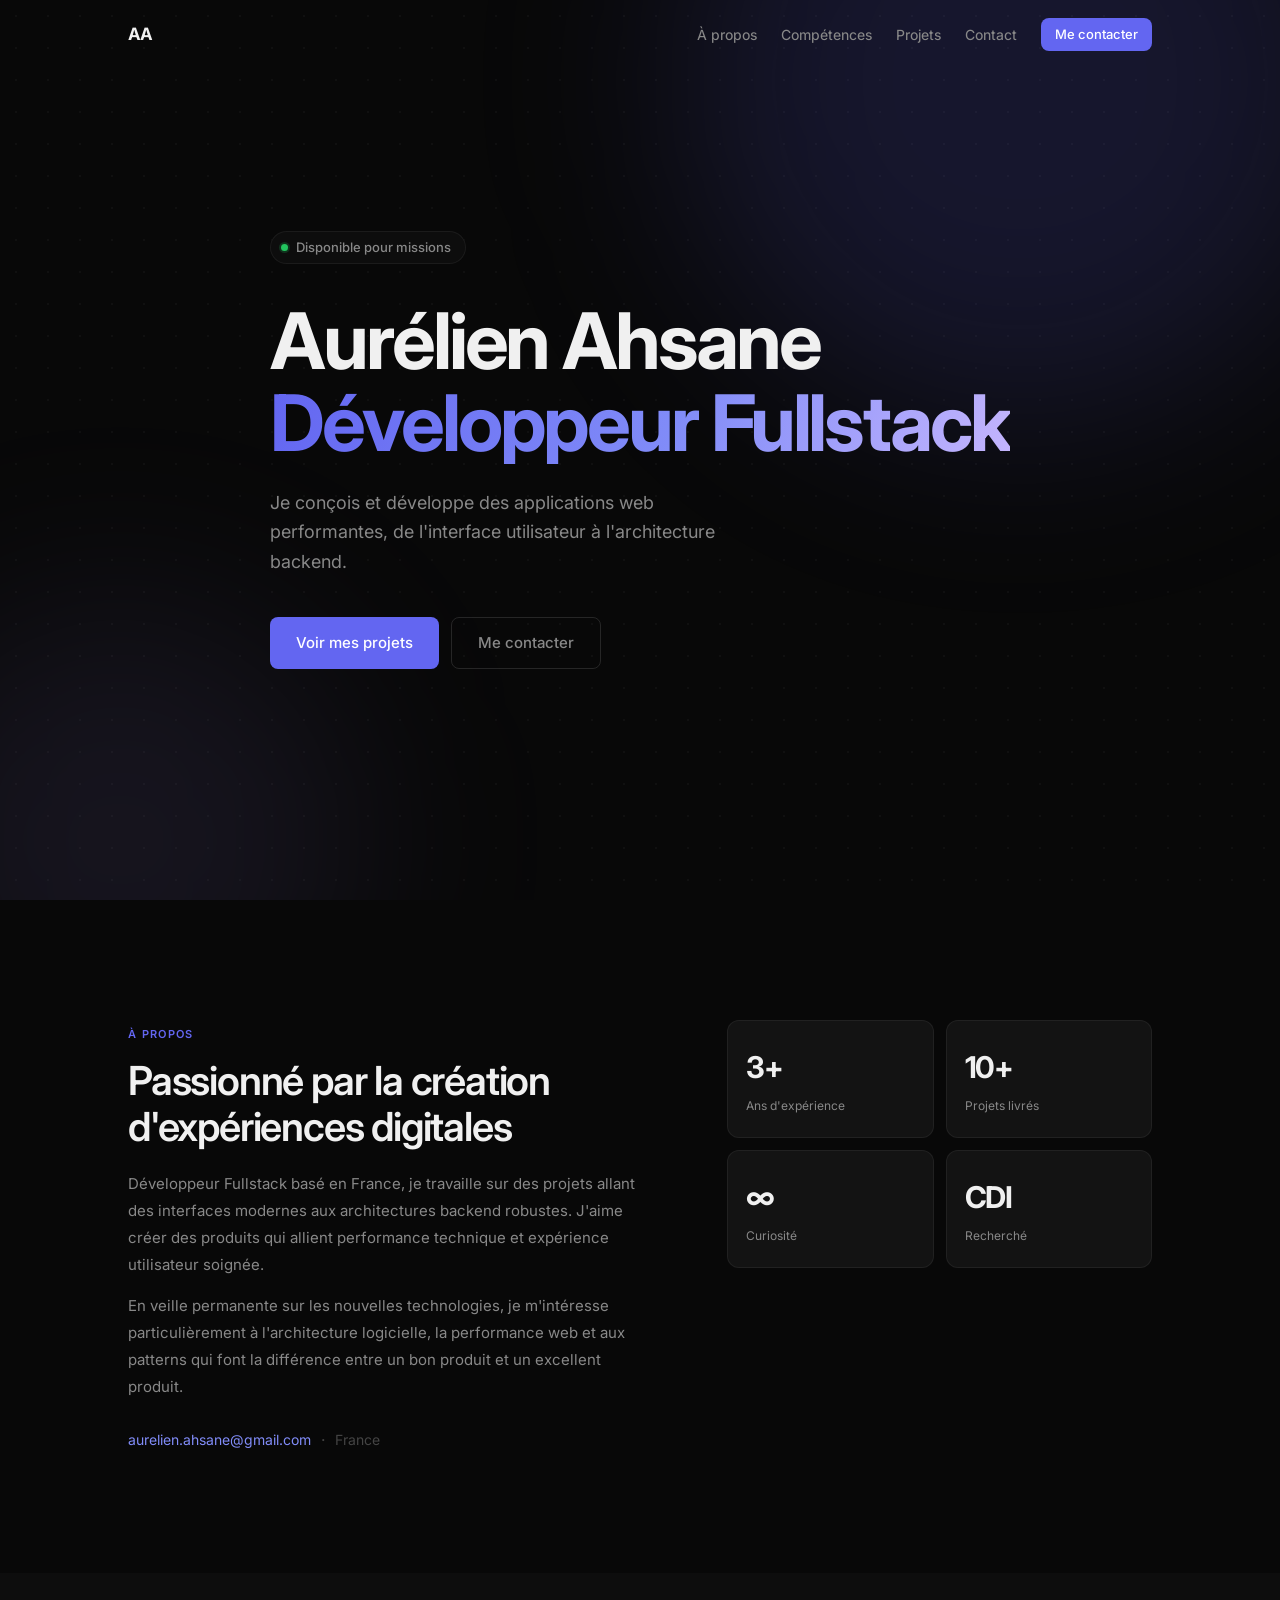
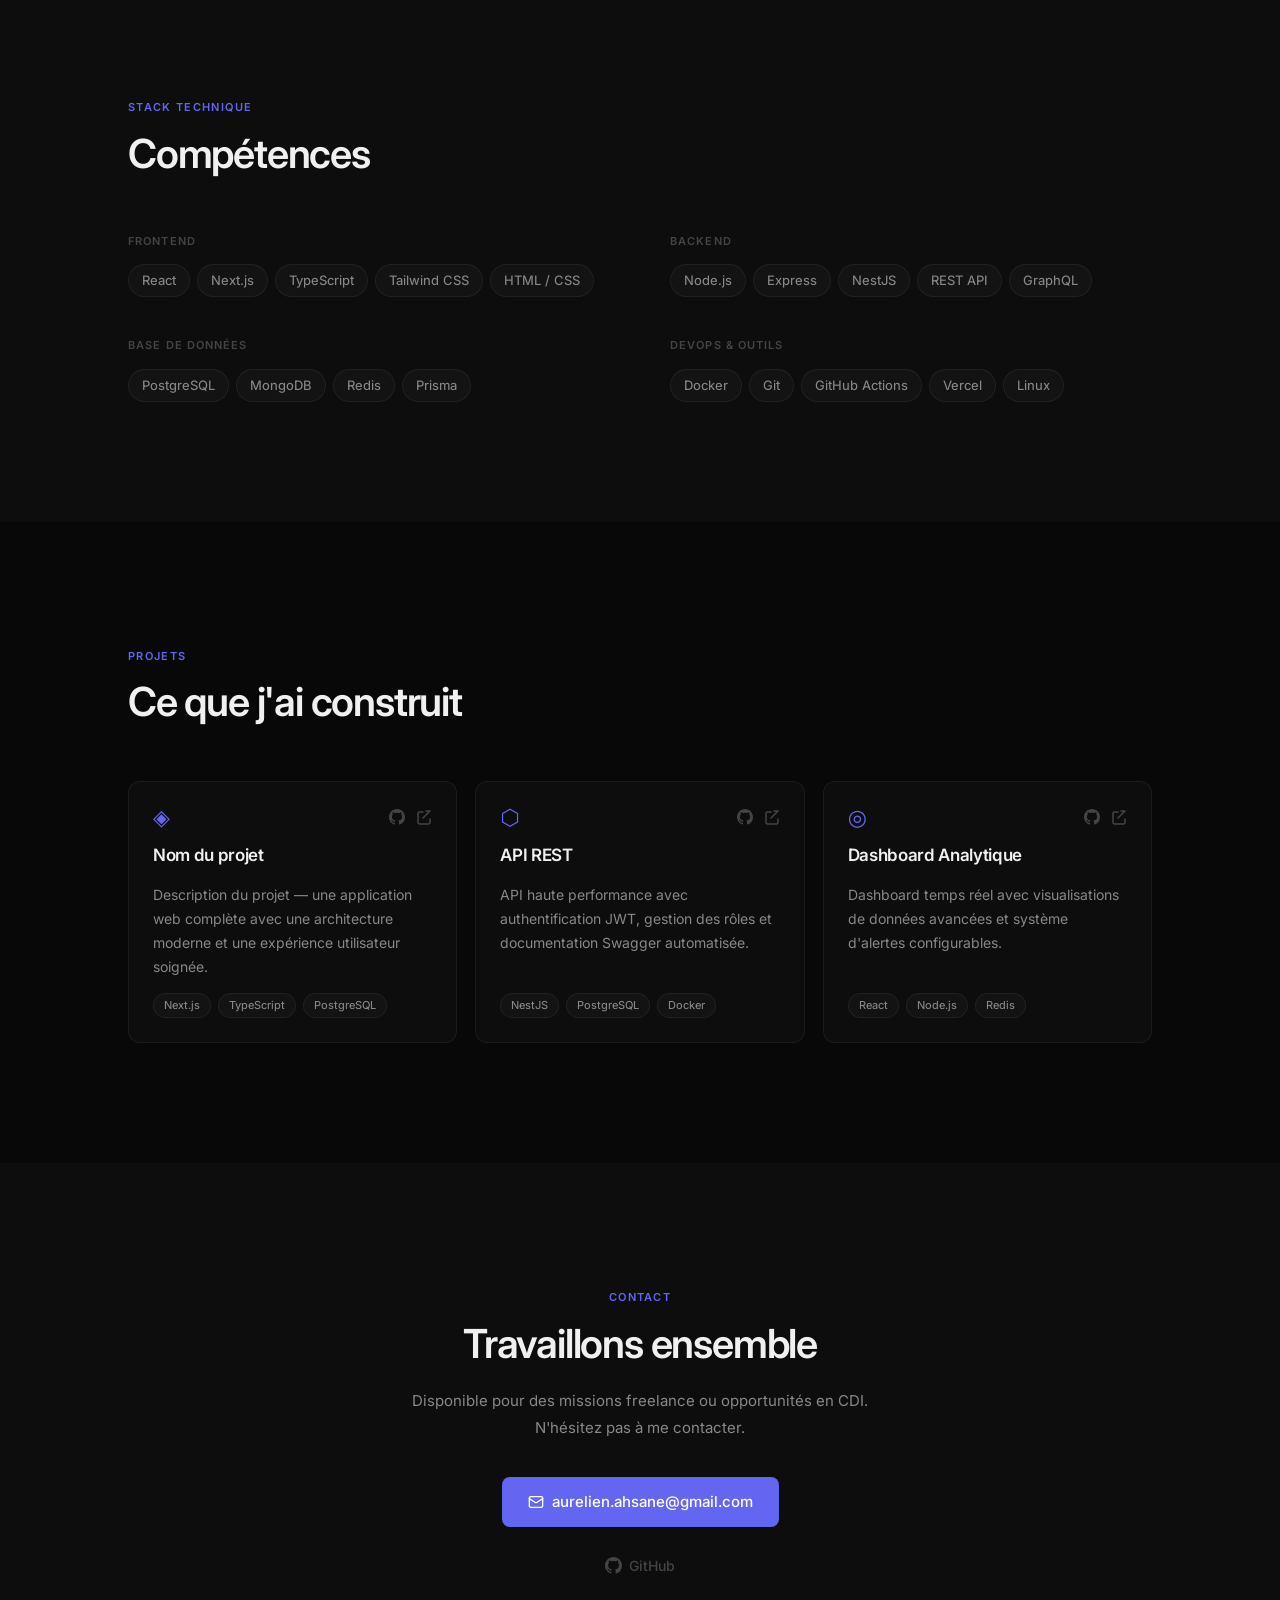
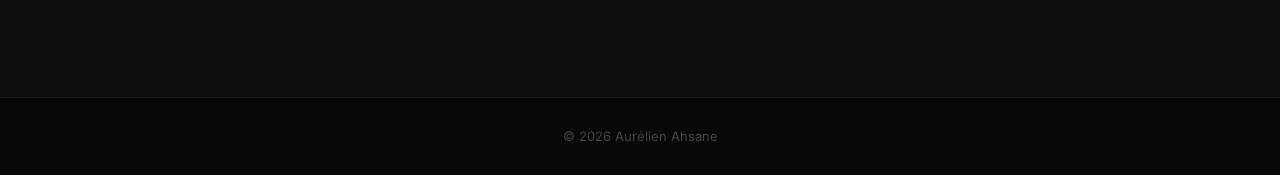
==== index.html @ c0b1747e "Architecture Index + script + style css" ====
<!DOCTYPE html>
<html class="no-js" lang="fr">
<head>
  <meta charset="UTF-8">
  <meta name="viewport" content="width=device-width, initial-scale=1.0">
  <title>Aurélien Ah-sane — Développeur Fullstack</title>
  <meta name="description" content="Portfolio de Aurélien Ahsane, développeur Fullstack basé en France. Disponible pour missions freelance et opportunités CDI.">
  <meta property="og:title" content="Aurélien Ahsane — Développeur Fullstack">
  <meta property="og:description" content="Développeur Fullstack basé en France, disponible pour missions freelance et CDI.">
  <meta property="og:type" content="website">
  <link rel="icon" href="data:image/svg+xml,<svg xmlns='http://www.w3.org/2000/svg' viewBox='0 0 32 32'><rect width='32' height='32' rx='7' fill='%236366f1'/><text x='16' y='22' font-family='Inter,sans-serif' font-weight='700' font-size='13' fill='white' text-anchor='middle'>AA</text></svg>">
  <link rel="preconnect" href="https://fonts.googleapis.com">
  <link rel="preconnect" href="https://fonts.gstatic.com" crossorigin>
  <link href="https://fonts.googleapis.com/css2?family=Inter:wght@300;400;500;600;700&display=swap" rel="stylesheet">
  <link rel="stylesheet" href="style.css">
</head>
<body>

  <!-- NAV -->
  <nav class="nav" id="nav">
    <div class="nav__inner">
      <a href="#" class="nav__logo">AA</a>
      <ul class="nav__links" id="navLinks">
        <li><a href="#about">À propos</a></li>
        <li><a href="#skills">Compétences</a></li>
        <li><a href="#projects">Projets</a></li>
        <li><a href="#contact">Contact</a></li>
      </ul>
      <a href="#contact" class="btn btn--sm btn--primary nav__cta">Me contacter</a>
      <button class="nav__burger" id="burger" aria-label="Ouvrir le menu">
        <span></span>
        <span></span>
      </button>
    </div>
    <div class="nav__mobile" id="mobileMenu">
      <a href="#about">À propos</a>
      <a href="#skills">Compétences</a>
      <a href="#projects">Projets</a>
      <a href="#contact">Contact</a>
    </div>
  </nav>

  <!-- HERO -->
  <section class="hero" id="hero">
    <div class="hero__glow" aria-hidden="true">
      <div class="glow glow--1"></div>
      <div class="glow glow--2"></div>
    </div>
    <div class="container hero__content">
      <p class="hero__badge">
        <span class="badge__dot"></span>
        Disponible pour missions
      </p>
      <h1 class="hero__heading">
        Aurélien Ahsane
        <span class="text-gradient">Développeur Fullstack</span>
      </h1>
      <p class="hero__sub">
        Je conçois et développe des applications web performantes,
        de l'interface utilisateur à l'architecture backend.
      </p>
      <div class="hero__cta">
        <a href="#projects" class="btn btn--primary btn--lg">Voir mes projets</a>
        <a href="#contact" class="btn btn--ghost btn--lg">Me contacter</a>
      </div>
    </div>
  </section>

  <!-- ABOUT -->
  <section class="section" id="about">
    <div class="container">
      <div class="about__layout">
        <div class="reveal">
          <span class="label">À propos</span>
          <h2 class="heading">Passionné par la création<br>d'expériences digitales</h2>
          <p class="body-text">
            Développeur Fullstack basé en France, je travaille sur des projets allant des interfaces
            modernes aux architectures backend robustes. J'aime créer des produits qui allient
            performance technique et expérience utilisateur soignée.
          </p>
          <p class="body-text">
            En veille permanente sur les nouvelles technologies, je m'intéresse particulièrement
            à l'architecture logicielle, la performance web et aux patterns qui font la différence
            entre un bon produit et un excellent produit.
          </p>
          <div class="about__meta">
            <a href="mailto:aurelien.ahsane@gmail.com" class="link">aurelien.ahsane@gmail.com</a>
            <span class="dot">·</span>
            <span class="muted">France</span>
          </div>
        </div>
        <div class="about__stats">
          <div class="stat reveal">
            <span class="stat__n">3+</span>
            <span class="stat__l">Ans d'expérience</span>
          </div>
          <div class="stat reveal">
            <span class="stat__n">10+</span>
            <span class="stat__l">Projets livrés</span>
          </div>
          <div class="stat reveal">
            <span class="stat__n">∞</span>
            <span class="stat__l">Curiosité</span>
          </div>
          <div class="stat reveal">
            <span class="stat__n">CDI</span>
            <span class="stat__l">Recherché</span>
          </div>
        </div>
      </div>
    </div>
  </section>

  <!-- SKILLS -->
  <section class="section section--alt" id="skills">
    <div class="container">
      <div class="section__top reveal">
        <span class="label">Stack technique</span>
        <h2 class="heading">Compétences</h2>
      </div>
      <div class="skills__grid">
        <div class="skill-col reveal">
          <h3 class="skill-col__name">Frontend</h3>
          <div class="tags">
            <span class="tag">React</span>
            <span class="tag">Next.js</span>
            <span class="tag">TypeScript</span>
            <span class="tag">Tailwind CSS</span>
            <span class="tag">HTML / CSS</span>
          </div>
        </div>
        <div class="skill-col reveal">
          <h3 class="skill-col__name">Backend</h3>
          <div class="tags">
            <span class="tag">Node.js</span>
            <span class="tag">Express</span>
            <span class="tag">NestJS</span>
            <span class="tag">REST API</span>
            <span class="tag">GraphQL</span>
          </div>
        </div>
        <div class="skill-col reveal">
          <h3 class="skill-col__name">Base de données</h3>
          <div class="tags">
            <span class="tag">PostgreSQL</span>
            <span class="tag">MongoDB</span>
            <span class="tag">Redis</span>
            <span class="tag">Prisma</span>
          </div>
        </div>
        <div class="skill-col reveal">
          <h3 class="skill-col__name">DevOps & Outils</h3>
          <div class="tags">
            <span class="tag">Docker</span>
            <span class="tag">Git</span>
            <span class="tag">GitHub Actions</span>
            <span class="tag">Vercel</span>
            <span class="tag">Linux</span>
          </div>
        </div>
      </div>
    </div>
  </section>

  <!-- PROJECTS -->
  <section class="section" id="projects">
    <div class="container">
      <div class="section__top reveal">
        <span class="label">Projets</span>
        <h2 class="heading">Ce que j'ai construit</h2>
      </div>
      <div class="cards">

        <article class="card reveal">
          <div class="card__top">
            <div class="card__ico">◈</div>
            <div class="card__actions">
              <a href="#" class="icon-link" aria-label="Code source">
                <svg width="16" height="16" viewBox="0 0 16 16" fill="currentColor"><path d="M8 0C3.58 0 0 3.58 0 8c0 3.54 2.29 6.53 5.47 7.59.4.07.55-.17.55-.38 0-.19-.01-.82-.01-1.49-2.01.37-2.53-.49-2.69-.94-.09-.23-.48-.94-.82-1.13-.28-.15-.68-.52-.01-.53.63-.01 1.08.58 1.23.82.72 1.21 1.87.87 2.33.66.07-.52.28-.87.51-1.07-1.78-.2-3.64-.89-3.64-3.95 0-.87.31-1.59.82-2.15-.08-.2-.36-1.02.08-2.12 0 0 .67-.21 2.2.82.64-.18 1.32-.27 2-.27.68 0 1.36.09 2 .27 1.53-1.04 2.2-.82 2.2-.82.44 1.1.16 1.92.08 2.12.51.56.82 1.27.82 2.15 0 3.07-1.87 3.75-3.65 3.95.29.25.54.73.54 1.48 0 1.07-.01 1.93-.01 2.2 0 .21.15.46.55.38A8.013 8.013 0 0016 8c0-4.42-3.58-8-8-8z"/></svg>
              </a>
              <a href="#" class="icon-link" aria-label="Démo live">
                <svg width="15" height="15" viewBox="0 0 15 15" fill="none" stroke="currentColor" stroke-width="1.5" stroke-linecap="round" stroke-linejoin="round"><path d="M6 2H2.5A1.5 1.5 0 001 3.5v9A1.5 1.5 0 002.5 14h9A1.5 1.5 0 0013 12.5V9m0-8H9m4 0l-7 7"/></svg>
              </a>
            </div>
          </div>
          <h3 class="card__title">Nom du projet</h3>
          <p class="card__desc">Description du projet — une application web complète avec une architecture moderne et une expérience utilisateur soignée.</p>
          <div class="tags tags--sm">
            <span class="tag">Next.js</span>
            <span class="tag">TypeScript</span>
            <span class="tag">PostgreSQL</span>
          </div>
        </article>

        <article class="card reveal">
          <div class="card__top">
            <div class="card__ico">⬡</div>
            <div class="card__actions">
              <a href="#" class="icon-link" aria-label="Code source">
                <svg width="16" height="16" viewBox="0 0 16 16" fill="currentColor"><path d="M8 0C3.58 0 0 3.58 0 8c0 3.54 2.29 6.53 5.47 7.59.4.07.55-.17.55-.38 0-.19-.01-.82-.01-1.49-2.01.37-2.53-.49-2.69-.94-.09-.23-.48-.94-.82-1.13-.28-.15-.68-.52-.01-.53.63-.01 1.08.58 1.23.82.72 1.21 1.87.87 2.33.66.07-.52.28-.87.51-1.07-1.78-.2-3.64-.89-3.64-3.95 0-.87.31-1.59.82-2.15-.08-.2-.36-1.02.08-2.12 0 0 .67-.21 2.2.82.64-.18 1.32-.27 2-.27.68 0 1.36.09 2 .27 1.53-1.04 2.2-.82 2.2-.82.44 1.1.16 1.92.08 2.12.51.56.82 1.27.82 2.15 0 3.07-1.87 3.75-3.65 3.95.29.25.54.73.54 1.48 0 1.07-.01 1.93-.01 2.2 0 .21.15.46.55.38A8.013 8.013 0 0016 8c0-4.42-3.58-8-8-8z"/></svg>
              </a>
              <a href="#" class="icon-link" aria-label="Démo live">
                <svg width="15" height="15" viewBox="0 0 15 15" fill="none" stroke="currentColor" stroke-width="1.5" stroke-linecap="round" stroke-linejoin="round"><path d="M6 2H2.5A1.5 1.5 0 001 3.5v9A1.5 1.5 0 002.5 14h9A1.5 1.5 0 0013 12.5V9m0-8H9m4 0l-7 7"/></svg>
              </a>
            </div>
          </div>
          <h3 class="card__title">API REST</h3>
          <p class="card__desc">API haute performance avec authentification JWT, gestion des rôles et documentation Swagger automatisée.</p>
          <div class="tags tags--sm">
            <span class="tag">NestJS</span>
            <span class="tag">PostgreSQL</span>
            <span class="tag">Docker</span>
          </div>
        </article>

        <article class="card reveal">
          <div class="card__top">
            <div class="card__ico">◎</div>
            <div class="card__actions">
              <a href="#" class="icon-link" aria-label="Code source">
                <svg width="16" height="16" viewBox="0 0 16 16" fill="currentColor"><path d="M8 0C3.58 0 0 3.58 0 8c0 3.54 2.29 6.53 5.47 7.59.4.07.55-.17.55-.38 0-.19-.01-.82-.01-1.49-2.01.37-2.53-.49-2.69-.94-.09-.23-.48-.94-.82-1.13-.28-.15-.68-.52-.01-.53.63-.01 1.08.58 1.23.82.72 1.21 1.87.87 2.33.66.07-.52.28-.87.51-1.07-1.78-.2-3.64-.89-3.64-3.95 0-.87.31-1.59.82-2.15-.08-.2-.36-1.02.08-2.12 0 0 .67-.21 2.2.82.64-.18 1.32-.27 2-.27.68 0 1.36.09 2 .27 1.53-1.04 2.2-.82 2.2-.82.44 1.1.16 1.92.08 2.12.51.56.82 1.27.82 2.15 0 3.07-1.87 3.75-3.65 3.95.29.25.54.73.54 1.48 0 1.07-.01 1.93-.01 2.2 0 .21.15.46.55.38A8.013 8.013 0 0016 8c0-4.42-3.58-8-8-8z"/></svg>
              </a>
              <a href="#" class="icon-link" aria-label="Démo live">
                <svg width="15" height="15" viewBox="0 0 15 15" fill="none" stroke="currentColor" stroke-width="1.5" stroke-linecap="round" stroke-linejoin="round"><path d="M6 2H2.5A1.5 1.5 0 001 3.5v9A1.5 1.5 0 002.5 14h9A1.5 1.5 0 0013 12.5V9m0-8H9m4 0l-7 7"/></svg>
              </a>
            </div>
          </div>
          <h3 class="card__title">Dashboard Analytique</h3>
          <p class="card__desc">Dashboard temps réel avec visualisations de données avancées et système d'alertes configurables.</p>
          <div class="tags tags--sm">
            <span class="tag">React</span>
            <span class="tag">Node.js</span>
            <span class="tag">Redis</span>
          </div>
        </article>

      </div>
    </div>
  </section>

  <!-- CONTACT -->
  <section class="section section--alt" id="contact">
    <div class="container">
      <div class="contact__wrap reveal">
        <span class="label">Contact</span>
        <h2 class="heading">Travaillons ensemble</h2>
        <p class="body-text contact__desc">
          Disponible pour des missions freelance ou opportunités en CDI.<br>
          N'hésitez pas à me contacter.
        </p>
        <a href="mailto:aurelien.ahsane@gmail.com" class="btn btn--primary btn--lg">
          <svg width="16" height="16" viewBox="0 0 24 24" fill="none" stroke="currentColor" stroke-width="2" stroke-linecap="round" stroke-linejoin="round"><rect x="2" y="4" width="20" height="16" rx="2"/><path d="m22 7-8.97 5.7a1.94 1.94 0 0 1-2.06 0L2 7"/></svg>
          aurelien.ahsane@gmail.com
        </a>
        <div class="contact__links">
          <a href="https://github.com/AIphahs" target="_blank" rel="noopener noreferrer" class="social">
            <svg width="17" height="17" viewBox="0 0 16 16" fill="currentColor"><path d="M8 0C3.58 0 0 3.58 0 8c0 3.54 2.29 6.53 5.47 7.59.4.07.55-.17.55-.38 0-.19-.01-.82-.01-1.49-2.01.37-2.53-.49-2.69-.94-.09-.23-.48-.94-.82-1.13-.28-.15-.68-.52-.01-.53.63-.01 1.08.58 1.23.82.72 1.21 1.87.87 2.33.66.07-.52.28-.87.51-1.07-1.78-.2-3.64-.89-3.64-3.95 0-.87.31-1.59.82-2.15-.08-.2-.36-1.02.08-2.12 0 0 .67-.21 2.2.82.64-.18 1.32-.27 2-.27.68 0 1.36.09 2 .27 1.53-1.04 2.2-.82 2.2-.82.44 1.1.16 1.92.08 2.12.51.56.82 1.27.82 2.15 0 3.07-1.87 3.75-3.65 3.95.29.25.54.73.54 1.48 0 1.07-.01 1.93-.01 2.2 0 .21.15.46.55.38A8.013 8.013 0 0016 8c0-4.42-3.58-8-8-8z"/></svg>
            GitHub
          </a>
        </div>
      </div>
    </div>
  </section>

  <!-- FOOTER -->
  <footer class="footer">
    <div class="container">
      <p>© <span id="year"></span> Aurélien Ahsane</p>
    </div>
  </footer>

  <script src="script.js"></script>
</body>
</html>
---- style.css ----
/* ── RESET ──────────────────────────────────────────────────────── */
*, *::before, *::after { box-sizing: border-box; margin: 0; padding: 0; }

/* ── TOKENS ─────────────────────────────────────────────────────── */
:root {
  --bg:      #080808;
  --bg-alt:  #0d0d0d;
  --surface: #131313;
  --brd:     rgba(255,255,255,0.06);
  --brd-h:   rgba(255,255,255,0.12);
  --txt:     #f0f0f0;
  --txt-2:   #888;
  --txt-3:   #444;
  --accent:  #6366f1;
  --accent-l:#818cf8;
  --r:       8px;
  --r-lg:    12px;
  --ease:    200ms ease;
}

/* ── BASE ───────────────────────────────────────────────────────── */
html {
  scroll-behavior: smooth;
  scroll-padding-top: 68px;
}

body {
  background: var(--bg);
  color: var(--txt);
  font-family: 'Inter', system-ui, -apple-system, sans-serif;
  font-size: 16px;
  line-height: 1.6;
  -webkit-font-smoothing: antialiased;
  -moz-osx-font-smoothing: grayscale;
}

a  { text-decoration: none; }
ul { list-style: none; }

/* ── UTILITIES ──────────────────────────────────────────────────── */
.container {
  max-width: 1080px;
  margin: 0 auto;
  padding: 0 28px;
}

.text-gradient {
  display: block;
  background: linear-gradient(110deg, var(--accent) 0%, var(--accent-l) 55%, #c4b5fd 100%);
  -webkit-background-clip: text;
  -webkit-text-fill-color: transparent;
  background-clip: text;
}

.label {
  display: inline-block;
  font-size: 11px;
  font-weight: 600;
  letter-spacing: 0.12em;
  text-transform: uppercase;
  color: var(--accent);
  margin-bottom: 14px;
}

.heading {
  font-size: clamp(26px, 3.8vw, 40px);
  font-weight: 600;
  letter-spacing: -0.03em;
  line-height: 1.15;
  color: var(--txt);
  margin-bottom: 20px;
}

.body-text {
  font-size: 15px;
  color: var(--txt-2);
  line-height: 1.8;
  margin-bottom: 14px;
}

.muted { color: var(--txt-3); font-size: 14px; }
.dot   { color: var(--txt-3); }

.link {
  font-size: 14px;
  color: var(--accent-l);
  transition: color var(--ease);
}
.link:hover { color: var(--txt); }

/* no-js: keep elements visible if JS fails to load */
.no-js .reveal { opacity: 1; transform: none; }

/* ── BUTTONS ────────────────────────────────────────────────────── */
.btn {
  display: inline-flex;
  align-items: center;
  gap: 8px;
  font-family: inherit;
  font-weight: 500;
  border: none;
  border-radius: var(--r);
  cursor: pointer;
  transition: all var(--ease);
  white-space: nowrap;
}

.btn--sm { padding: 6px 14px; font-size: 13px; }
.btn--lg { padding: 13px 26px; font-size: 15px; }

.btn--primary {
  background: var(--accent);
  color: #fff;
}
.btn--primary:hover {
  background: var(--accent-l);
  transform: translateY(-1px);
  box-shadow: 0 8px 28px rgba(99,102,241,0.28);
}

.btn--ghost {
  background: transparent;
  color: var(--txt-2);
  border: 1px solid var(--brd-h);
}
.btn--ghost:hover {
  background: var(--surface);
  color: var(--txt);
  border-color: rgba(255,255,255,0.2);
}

/* ── NAV ────────────────────────────────────────────────────────── */
.nav {
  position: fixed;
  inset: 0 0 auto 0;
  z-index: 100;
  padding: 18px 0;
  border-bottom: 1px solid transparent;
  transition: background var(--ease), border-color var(--ease), padding var(--ease);
}

.nav.scrolled {
  background: rgba(8,8,8,0.88);
  backdrop-filter: blur(20px);
  -webkit-backdrop-filter: blur(20px);
  border-color: var(--brd);
  padding: 12px 0;
}

.nav__inner {
  display: flex;
  align-items: center;
  max-width: 1080px;
  margin: 0 auto;
  padding: 0 28px;
  gap: 8px;
}

.nav__logo {
  font-weight: 700;
  font-size: 17px;
  letter-spacing: -0.04em;
  color: var(--txt);
  margin-right: auto;
}

.nav__links {
  display: flex;
  gap: 24px;
  margin-right: 16px;
}

.nav__links a {
  font-size: 14px;
  font-weight: 450;
  color: var(--txt-2);
  transition: color var(--ease);
}
.nav__links a:hover,
.nav__links a.active { color: var(--txt); }

/* burger */
.nav__burger {
  display: none;
  flex-direction: column;
  justify-content: center;
  gap: 5px;
  width: 36px;
  height: 36px;
  padding: 7px;
  background: none;
  border: none;
  cursor: pointer;
}
.nav__burger span {
  display: block;
  width: 100%;
  height: 1.5px;
  background: var(--txt);
  border-radius: 1px;
  transition: transform 0.25s ease, opacity 0.25s ease;
  transform-origin: center;
}
.nav__burger.open span:first-child { transform: translateY(3.25px) rotate(45deg); }
.nav__burger.open span:last-child  { transform: translateY(-3.25px) rotate(-45deg); }

/* mobile menu */
.nav__mobile {
  display: none;
  flex-direction: column;
  padding: 8px 28px 20px;
  border-top: 1px solid var(--brd);
}
.nav__mobile.open { display: flex; }
.nav__mobile a {
  font-size: 15px;
  font-weight: 500;
  color: var(--txt-2);
  padding: 12px 0;
  border-bottom: 1px solid var(--brd);
  transition: color var(--ease);
}
.nav__mobile a:last-child { border-bottom: none; }
.nav__mobile a:hover { color: var(--txt); }

@media (max-width: 720px) {
  .nav__links, .nav__cta { display: none; }
  .nav__burger { display: flex; }
}

/* ── HERO ───────────────────────────────────────────────────────── */
.hero {
  position: relative;
  min-height: 100svh;
  display: flex;
  align-items: center;
  overflow: hidden;
  background-image: radial-gradient(rgba(255,255,255,0.03) 1px, transparent 1px);
  background-size: 32px 32px;
}

.hero__glow {
  position: absolute;
  inset: 0;
  pointer-events: none;
  overflow: hidden;
}

.glow {
  position: absolute;
  border-radius: 50%;
  filter: blur(100px);
}
.glow--1 {
  width: 680px;
  height: 680px;
  background: rgba(99,102,241,0.16);
  top: -260px;
  right: -80px;
  animation: drift 14s ease-in-out infinite;
}
.glow--2 {
  width: 480px;
  height: 480px;
  background: rgba(167,139,250,0.09);
  bottom: -180px;
  left: -120px;
  animation: drift 18s ease-in-out infinite reverse;
}

@keyframes drift {
  0%, 100% { transform: translate(0, 0); }
  50%       { transform: translate(28px, -28px); }
}

.hero__content {
  position: relative;
  z-index: 1;
  padding-top: 80px;
  padding-bottom: 80px;
}

.hero__badge {
  display: inline-flex;
  align-items: center;
  gap: 8px;
  font-size: 13px;
  font-weight: 500;
  color: var(--txt-2);
  background: var(--bg-alt);
  border: 1px solid var(--brd);
  border-radius: 100px;
  padding: 5px 14px 5px 10px;
  margin-bottom: 36px;
  animation: fadeUp 0.5s ease both;
}

.badge__dot {
  width: 7px;
  height: 7px;
  border-radius: 50%;
  background: #22c55e;
  box-shadow: 0 0 0 2px rgba(34,197,94,0.2);
  flex-shrink: 0;
  animation: blink 2.5s ease-in-out infinite;
}

@keyframes blink {
  0%, 100% { opacity: 1; }
  50%       { opacity: 0.35; }
}

.hero__heading {
  font-size: clamp(42px, 8vw, 78px);
  font-weight: 700;
  letter-spacing: -0.04em;
  line-height: 1.05;
  margin-bottom: 24px;
  animation: fadeUp 0.5s 0.08s ease both;
}

.hero__sub {
  font-size: clamp(15px, 2vw, 18px);
  color: var(--txt-2);
  line-height: 1.65;
  max-width: 500px;
  margin-bottom: 40px;
  animation: fadeUp 0.5s 0.16s ease both;
}

.hero__cta {
  display: flex;
  gap: 12px;
  flex-wrap: wrap;
  animation: fadeUp 0.5s 0.24s ease both;
}

@keyframes fadeUp {
  from { opacity: 0; transform: translateY(18px); }
  to   { opacity: 1; transform: translateY(0); }
}

/* ── SECTIONS ───────────────────────────────────────────────────── */
.section     { padding: 120px 0; }
.section--alt { background: var(--bg-alt); }
.section__top { margin-bottom: 56px; }

@media (max-width: 720px) {
  .section { padding: 80px 0; }
}

/* ── ABOUT ──────────────────────────────────────────────────────── */
.about__layout {
  display: grid;
  grid-template-columns: 1.1fr 0.9fr;
  gap: 80px;
  align-items: start;
}

@media (max-width: 760px) {
  .about__layout { grid-template-columns: 1fr; gap: 48px; }
}

.about__meta {
  display: flex;
  align-items: center;
  gap: 10px;
  margin-top: 28px;
}

.about__stats {
  display: grid;
  grid-template-columns: 1fr 1fr;
  gap: 12px;
}

.stat {
  background: var(--surface);
  border: 1px solid var(--brd);
  border-radius: var(--r-lg);
  padding: 22px 18px;
  display: flex;
  flex-direction: column;
  gap: 5px;
  transition: border-color var(--ease), transform 0.25s ease;
}
.stat:hover {
  border-color: var(--brd-h);
  transform: translateY(-2px);
}

.stat__n {
  font-size: 30px;
  font-weight: 700;
  letter-spacing: -0.04em;
}
.stat__l {
  font-size: 12px;
  color: var(--txt-2);
}

/* stagger stats */
.about__stats .stat:nth-child(2) { transition-delay: 0.07s; }
.about__stats .stat:nth-child(3) { transition-delay: 0.14s; }
.about__stats .stat:nth-child(4) { transition-delay: 0.21s; }

/* ── SKILLS ─────────────────────────────────────────────────────── */
.skills__grid {
  display: grid;
  grid-template-columns: repeat(2, 1fr);
  gap: 40px 60px;
}

@media (max-width: 560px) {
  .skills__grid { grid-template-columns: 1fr; gap: 32px; }
}

/* stagger skill cols */
.skills__grid .skill-col:nth-child(2) { transition-delay: 0.08s; }
.skills__grid .skill-col:nth-child(3) { transition-delay: 0.16s; }
.skills__grid .skill-col:nth-child(4) { transition-delay: 0.24s; }

.skill-col__name {
  font-size: 11px;
  font-weight: 600;
  letter-spacing: 0.1em;
  text-transform: uppercase;
  color: var(--txt-3);
  margin-bottom: 14px;
}

.tags {
  display: flex;
  flex-wrap: wrap;
  gap: 7px;
}

.tags--sm .tag {
  font-size: 11px;
  padding: 3px 10px;
}

.tag {
  display: inline-block;
  font-size: 13px;
  font-weight: 450;
  color: var(--txt-2);
  background: var(--surface);
  border: 1px solid var(--brd);
  border-radius: 100px;
  padding: 5px 13px;
  transition: color var(--ease), border-color var(--ease);
}
.tag:hover {
  color: var(--txt);
  border-color: var(--brd-h);
}

/* ── PROJECTS ───────────────────────────────────────────────────── */
.cards {
  display: grid;
  grid-template-columns: repeat(3, 1fr);
  gap: 18px;
}

@media (max-width: 860px) { .cards { grid-template-columns: repeat(2, 1fr); } }
@media (max-width: 540px) { .cards { grid-template-columns: 1fr; } }

/* stagger cards */
.cards .card:nth-child(2) { transition-delay: 0.08s; }
.cards .card:nth-child(3) { transition-delay: 0.16s; }

.card {
  background: var(--bg-alt);
  border: 1px solid var(--brd);
  border-radius: var(--r-lg);
  padding: 24px;
  display: flex;
  flex-direction: column;
  gap: 14px;
  transition: border-color var(--ease), transform 0.28s ease, box-shadow 0.28s ease;
}
.card:hover {
  border-color: var(--brd-h);
  transform: translateY(-4px);
  box-shadow: 0 20px 48px rgba(0,0,0,0.5);
}

.card__top {
  display: flex;
  justify-content: space-between;
  align-items: center;
}

.card__ico {
  font-size: 22px;
  line-height: 1;
  color: var(--accent);
}

.card__actions {
  display: flex;
  gap: 12px;
}

.icon-link {
  display: flex;
  align-items: center;
  color: var(--txt-3);
  transition: color var(--ease);
}
.icon-link:hover { color: var(--txt); }

.card__title {
  font-size: 17px;
  font-weight: 600;
  letter-spacing: -0.02em;
}

.card__desc {
  font-size: 14px;
  color: var(--txt-2);
  line-height: 1.7;
  flex: 1;
}

/* ── CONTACT ────────────────────────────────────────────────────── */
.contact__wrap {
  text-align: center;
  max-width: 520px;
  margin: 0 auto;
}

.contact__desc { margin-bottom: 36px; }

.contact__links {
  display: flex;
  justify-content: center;
  gap: 20px;
  margin-top: 28px;
}

.social {
  display: inline-flex;
  align-items: center;
  gap: 7px;
  font-size: 14px;
  font-weight: 500;
  color: var(--txt-3);
  transition: color var(--ease);
}
.social:hover { color: var(--txt); }

/* ── FOOTER ─────────────────────────────────────────────────────── */
.footer {
  border-top: 1px solid var(--brd);
  padding: 28px 0;
}
.footer p {
  text-align: center;
  font-size: 13px;
  color: var(--txt-3);
}

/* ── REVEAL ─────────────────────────────────────────────────────── */
.reveal {
  opacity: 0;
  transform: translateY(20px);
  transition: opacity 0.55s ease, transform 0.55s ease;
}
.reveal.in {
  opacity: 1;
  transform: translateY(0);
}
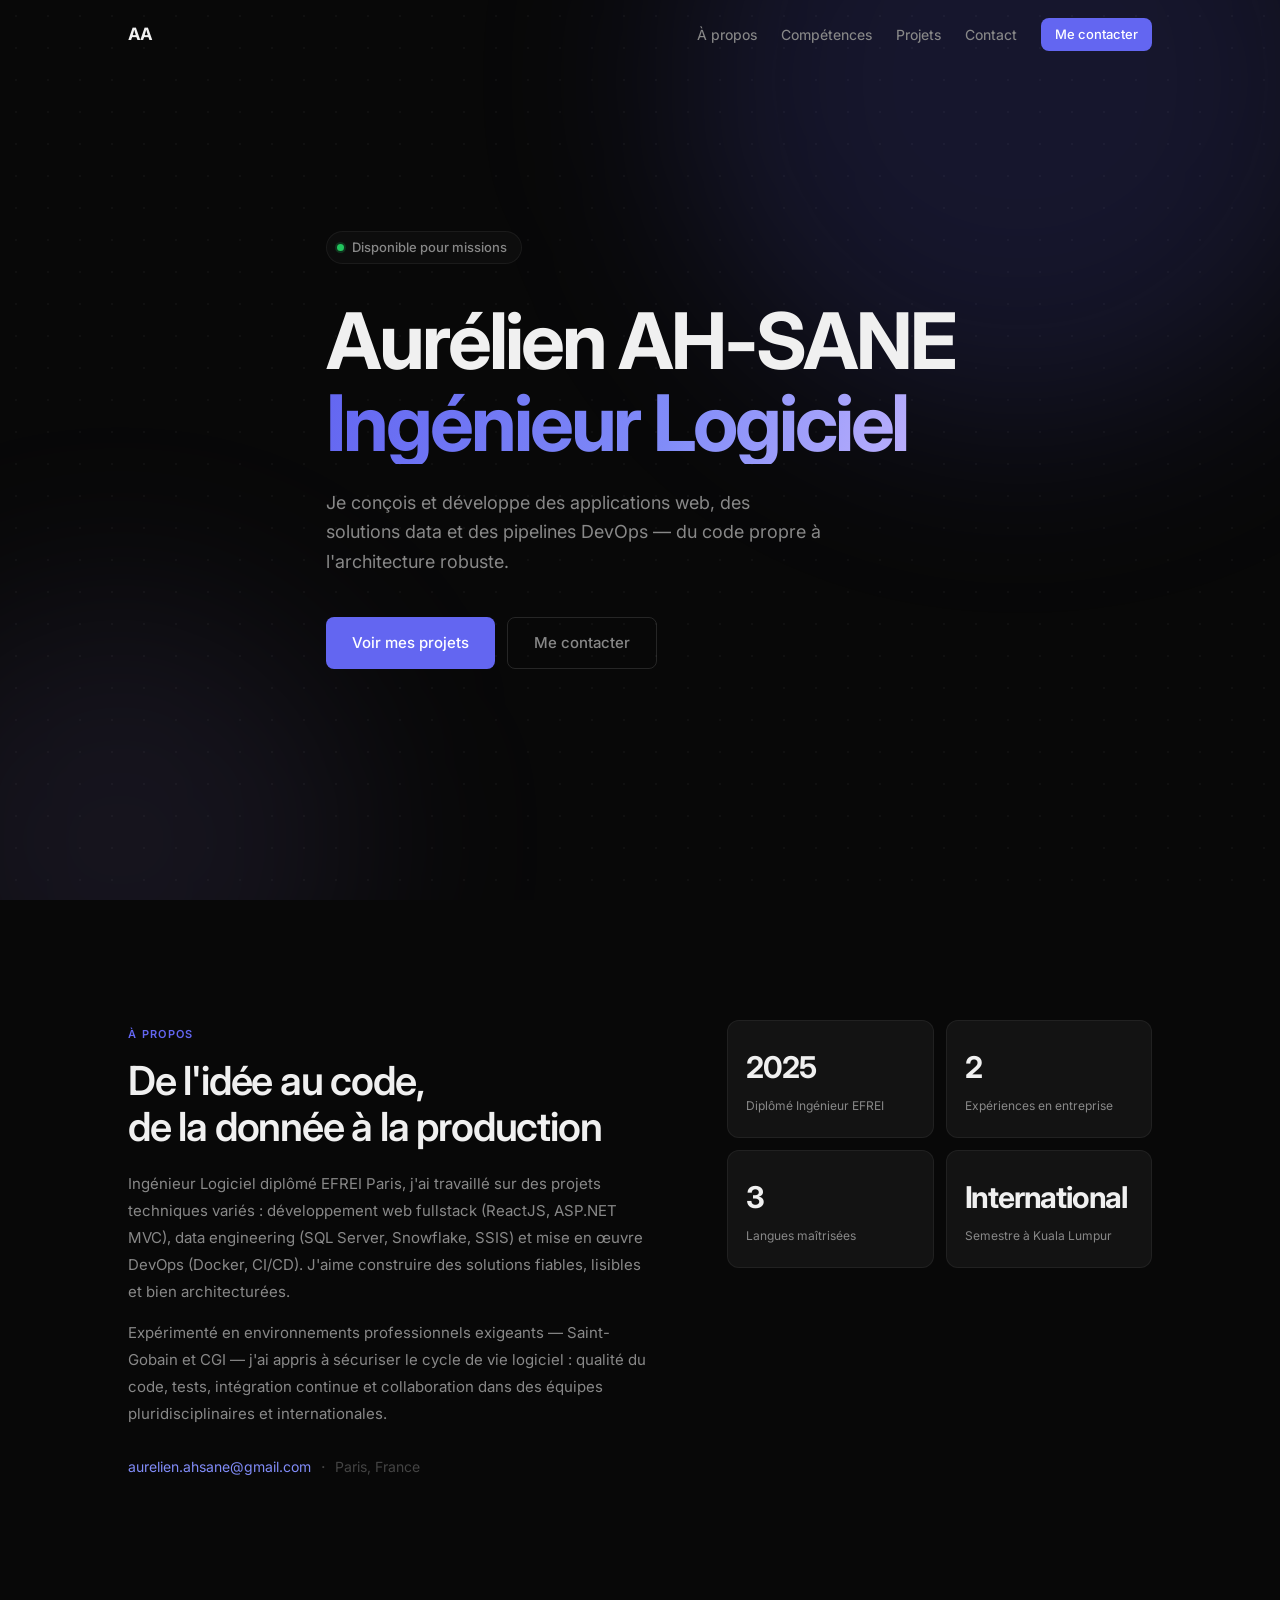
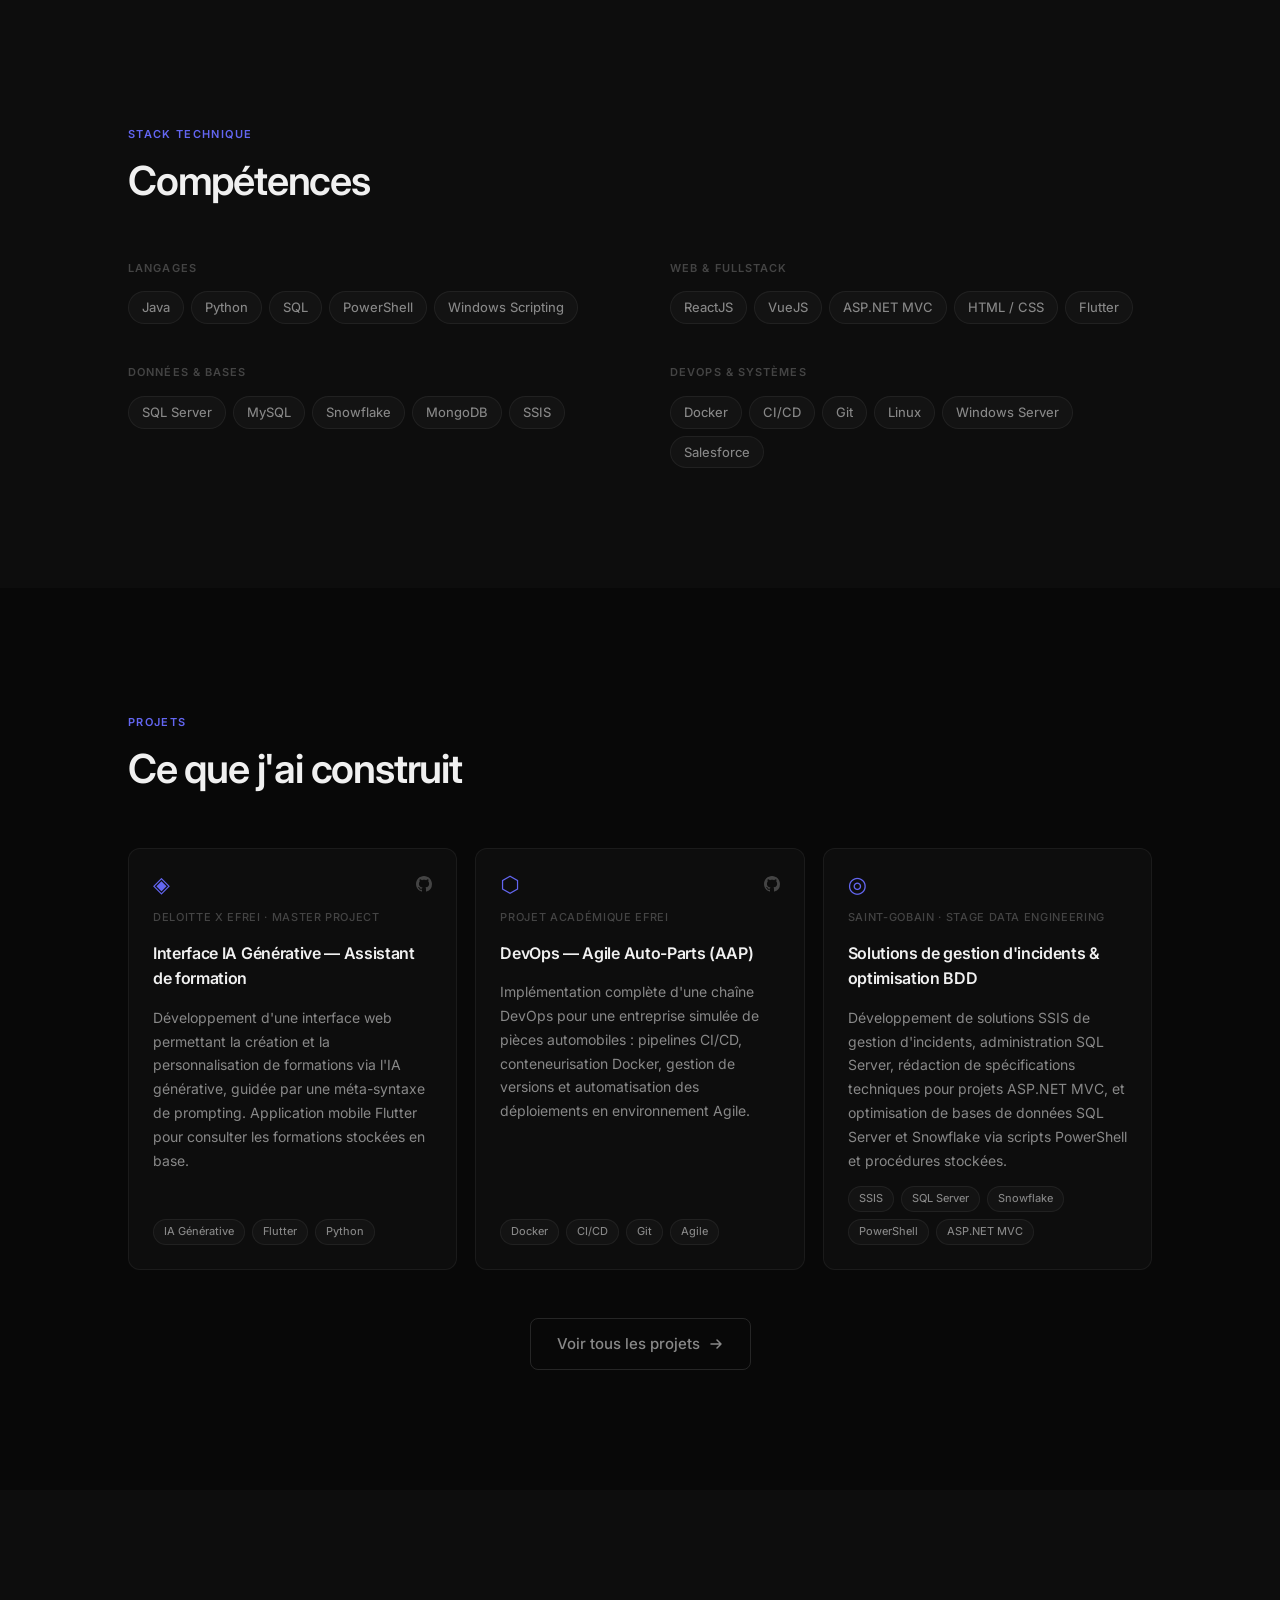
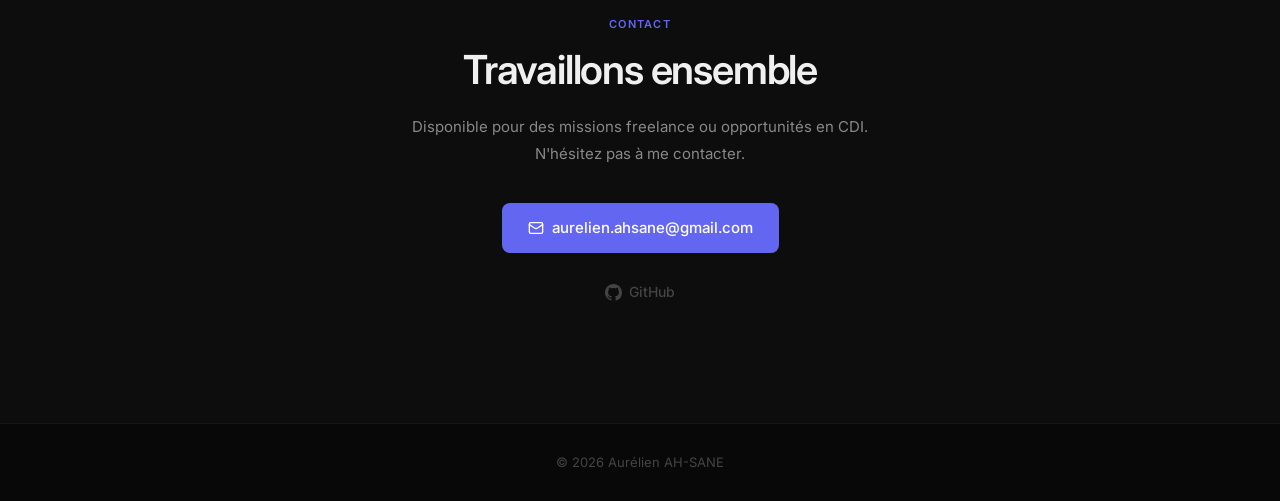
==== commit d9e46658: "Fix + projects page Content fixes Project page" ====
--- a/index.html
+++ b/index.html
@@ -3,10 +3,10 @@
 <head>
   <meta charset="UTF-8">
   <meta name="viewport" content="width=device-width, initial-scale=1.0">
-  <title>Aurélien Ah-sane — Développeur Fullstack</title>
-  <meta name="description" content="Portfolio de Aurélien Ahsane, développeur Fullstack basé en France. Disponible pour missions freelance et opportunités CDI.">
-  <meta property="og:title" content="Aurélien Ahsane — Développeur Fullstack">
-  <meta property="og:description" content="Développeur Fullstack basé en France, disponible pour missions freelance et CDI.">
+  <title>Aurélien AH-SANE — Ingénieur Logiciel & Business Analyst</title>
+  <meta name="description" content="Portfolio d'Aurélien AH-SANE, Ingénieur Logiciel & Business Analyst diplômé EFREI Paris. Expériences chez CGI et Saint-Gobain. Disponible.">
+  <meta property="og:title" content="Aurélien AH-SANE — Ingénieur Logiciel & Business Analyst">
+  <meta property="og:description" content="Ingénieur Logiciel diplômé EFREI Paris. Expériences chez CGI et Saint-Gobain. Développement web, data engineering, DevOps.">
   <meta property="og:type" content="website">
   <link rel="icon" href="data:image/svg+xml,<svg xmlns='http://www.w3.org/2000/svg' viewBox='0 0 32 32'><rect width='32' height='32' rx='7' fill='%236366f1'/><text x='16' y='22' font-family='Inter,sans-serif' font-weight='700' font-size='13' fill='white' text-anchor='middle'>AA</text></svg>">
   <link rel="preconnect" href="https://fonts.googleapis.com">
@@ -52,12 +52,12 @@
         Disponible pour missions
       </p>
       <h1 class="hero__heading">
-        Aurélien Ahsane
-        <span class="text-gradient">Développeur Fullstack</span>
+        Aurélien AH-SANE
+        <span class="text-gradient">Ingénieur Logiciel</span>
       </h1>
       <p class="hero__sub">
-        Je conçois et développe des applications web performantes,
-        de l'interface utilisateur à l'architecture backend.
+        Je conçois et développe des applications web, des solutions data et des pipelines DevOps —
+        du code propre à l'architecture robuste.
       </p>
       <div class="hero__cta">
         <a href="#projects" class="btn btn--primary btn--lg">Voir mes projets</a>
@@ -72,39 +72,39 @@
       <div class="about__layout">
         <div class="reveal">
           <span class="label">À propos</span>
-          <h2 class="heading">Passionné par la création<br>d'expériences digitales</h2>
+          <h2 class="heading">De l'idée au code,<br>de la donnée à la production</h2>
           <p class="body-text">
-            Développeur Fullstack basé en France, je travaille sur des projets allant des interfaces
-            modernes aux architectures backend robustes. J'aime créer des produits qui allient
-            performance technique et expérience utilisateur soignée.
+            Ingénieur Logiciel diplômé EFREI Paris, j'ai travaillé sur des projets techniques variés :
+            développement web fullstack (ReactJS, ASP.NET MVC), data engineering (SQL Server, Snowflake, SSIS)
+            et mise en œuvre DevOps (Docker, CI/CD). J'aime construire des solutions fiables, lisibles et bien architecturées.
           </p>
           <p class="body-text">
-            En veille permanente sur les nouvelles technologies, je m'intéresse particulièrement
-            à l'architecture logicielle, la performance web et aux patterns qui font la différence
-            entre un bon produit et un excellent produit.
+            Expérimenté en environnements professionnels exigeants — Saint-Gobain et CGI —
+            j'ai appris à sécuriser le cycle de vie logiciel : qualité du code, tests, intégration continue
+            et collaboration dans des équipes pluridisciplinaires et internationales.
           </p>
           <div class="about__meta">
             <a href="mailto:aurelien.ahsane@gmail.com" class="link">aurelien.ahsane@gmail.com</a>
             <span class="dot">·</span>
-            <span class="muted">France</span>
+            <span class="muted">Paris, France</span>
           </div>
         </div>
         <div class="about__stats">
           <div class="stat reveal">
-            <span class="stat__n">3+</span>
-            <span class="stat__l">Ans d'expérience</span>
-          </div>
-          <div class="stat reveal">
-            <span class="stat__n">10+</span>
-            <span class="stat__l">Projets livrés</span>
-          </div>
-          <div class="stat reveal">
-            <span class="stat__n">∞</span>
-            <span class="stat__l">Curiosité</span>
-          </div>
-          <div class="stat reveal">
-            <span class="stat__n">CDI</span>
-            <span class="stat__l">Recherché</span>
+            <span class="stat__n">2025</span>
+            <span class="stat__l">Diplômé Ingénieur EFREI</span>
+          </div>
+          <div class="stat reveal">
+            <span class="stat__n">2</span>
+            <span class="stat__l">Expériences en entreprise</span>
+          </div>
+          <div class="stat reveal">
+            <span class="stat__n">3</span>
+            <span class="stat__l">Langues maîtrisées</span>
+          </div>
+          <div class="stat reveal">
+            <span class="stat__n">International</span>
+            <span class="stat__l">Semestre à Kuala Lumpur</span>
           </div>
         </div>
       </div>
@@ -120,42 +120,44 @@
       </div>
       <div class="skills__grid">
         <div class="skill-col reveal">
-          <h3 class="skill-col__name">Frontend</h3>
-          <div class="tags">
-            <span class="tag">React</span>
-            <span class="tag">Next.js</span>
-            <span class="tag">TypeScript</span>
-            <span class="tag">Tailwind CSS</span>
+          <h3 class="skill-col__name">Langages</h3>
+          <div class="tags">
+            <span class="tag">Java</span>
+            <span class="tag">Python</span>
+            <span class="tag">SQL</span>
+            <span class="tag">PowerShell</span>
+            <span class="tag">Windows Scripting</span>
+          </div>
+        </div>
+        <div class="skill-col reveal">
+          <h3 class="skill-col__name">Web & Fullstack</h3>
+          <div class="tags">
+            <span class="tag">ReactJS</span>
+            <span class="tag">VueJS</span>
+            <span class="tag">ASP.NET MVC</span>
             <span class="tag">HTML / CSS</span>
-          </div>
-        </div>
-        <div class="skill-col reveal">
-          <h3 class="skill-col__name">Backend</h3>
-          <div class="tags">
-            <span class="tag">Node.js</span>
-            <span class="tag">Express</span>
-            <span class="tag">NestJS</span>
-            <span class="tag">REST API</span>
-            <span class="tag">GraphQL</span>
-          </div>
-        </div>
-        <div class="skill-col reveal">
-          <h3 class="skill-col__name">Base de données</h3>
-          <div class="tags">
-            <span class="tag">PostgreSQL</span>
+            <span class="tag">Flutter</span>
+          </div>
+        </div>
+        <div class="skill-col reveal">
+          <h3 class="skill-col__name">Données & Bases</h3>
+          <div class="tags">
+            <span class="tag">SQL Server</span>
+            <span class="tag">MySQL</span>
+            <span class="tag">Snowflake</span>
             <span class="tag">MongoDB</span>
-            <span class="tag">Redis</span>
-            <span class="tag">Prisma</span>
-          </div>
-        </div>
-        <div class="skill-col reveal">
-          <h3 class="skill-col__name">DevOps & Outils</h3>
+            <span class="tag">SSIS</span>
+          </div>
+        </div>
+        <div class="skill-col reveal">
+          <h3 class="skill-col__name">DevOps & Systèmes</h3>
           <div class="tags">
             <span class="tag">Docker</span>
+            <span class="tag">CI/CD</span>
             <span class="tag">Git</span>
-            <span class="tag">GitHub Actions</span>
-            <span class="tag">Vercel</span>
             <span class="tag">Linux</span>
+            <span class="tag">Windows Server</span>
+            <span class="tag">Salesforce</span>
           </div>
         </div>
       </div>
@@ -178,17 +180,15 @@
               <a href="#" class="icon-link" aria-label="Code source">
                 <svg width="16" height="16" viewBox="0 0 16 16" fill="currentColor"><path d="M8 0C3.58 0 0 3.58 0 8c0 3.54 2.29 6.53 5.47 7.59.4.07.55-.17.55-.38 0-.19-.01-.82-.01-1.49-2.01.37-2.53-.49-2.69-.94-.09-.23-.48-.94-.82-1.13-.28-.15-.68-.52-.01-.53.63-.01 1.08.58 1.23.82.72 1.21 1.87.87 2.33.66.07-.52.28-.87.51-1.07-1.78-.2-3.64-.89-3.64-3.95 0-.87.31-1.59.82-2.15-.08-.2-.36-1.02.08-2.12 0 0 .67-.21 2.2.82.64-.18 1.32-.27 2-.27.68 0 1.36.09 2 .27 1.53-1.04 2.2-.82 2.2-.82.44 1.1.16 1.92.08 2.12.51.56.82 1.27.82 2.15 0 3.07-1.87 3.75-3.65 3.95.29.25.54.73.54 1.48 0 1.07-.01 1.93-.01 2.2 0 .21.15.46.55.38A8.013 8.013 0 0016 8c0-4.42-3.58-8-8-8z"/></svg>
               </a>
-              <a href="#" class="icon-link" aria-label="Démo live">
-                <svg width="15" height="15" viewBox="0 0 15 15" fill="none" stroke="currentColor" stroke-width="1.5" stroke-linecap="round" stroke-linejoin="round"><path d="M6 2H2.5A1.5 1.5 0 001 3.5v9A1.5 1.5 0 002.5 14h9A1.5 1.5 0 0013 12.5V9m0-8H9m4 0l-7 7"/></svg>
-              </a>
             </div>
           </div>
-          <h3 class="card__title">Nom du projet</h3>
-          <p class="card__desc">Description du projet — une application web complète avec une architecture moderne et une expérience utilisateur soignée.</p>
+          <div class="card__company">Deloitte x EFREI · Master Project</div>
+          <h3 class="card__title">Interface IA Générative — Assistant de formation</h3>
+          <p class="card__desc">Développement d'une interface web permettant la création et la personnalisation de formations via l'IA générative, guidée par une méta-syntaxe de prompting. Application mobile Flutter pour consulter les formations stockées en base.</p>
           <div class="tags tags--sm">
-            <span class="tag">Next.js</span>
-            <span class="tag">TypeScript</span>
-            <span class="tag">PostgreSQL</span>
+            <span class="tag">IA Générative</span>
+            <span class="tag">Flutter</span>
+            <span class="tag">Python</span>
           </div>
         </article>
 
@@ -199,17 +199,16 @@
               <a href="#" class="icon-link" aria-label="Code source">
                 <svg width="16" height="16" viewBox="0 0 16 16" fill="currentColor"><path d="M8 0C3.58 0 0 3.58 0 8c0 3.54 2.29 6.53 5.47 7.59.4.07.55-.17.55-.38 0-.19-.01-.82-.01-1.49-2.01.37-2.53-.49-2.69-.94-.09-.23-.48-.94-.82-1.13-.28-.15-.68-.52-.01-.53.63-.01 1.08.58 1.23.82.72 1.21 1.87.87 2.33.66.07-.52.28-.87.51-1.07-1.78-.2-3.64-.89-3.64-3.95 0-.87.31-1.59.82-2.15-.08-.2-.36-1.02.08-2.12 0 0 .67-.21 2.2.82.64-.18 1.32-.27 2-.27.68 0 1.36.09 2 .27 1.53-1.04 2.2-.82 2.2-.82.44 1.1.16 1.92.08 2.12.51.56.82 1.27.82 2.15 0 3.07-1.87 3.75-3.65 3.95.29.25.54.73.54 1.48 0 1.07-.01 1.93-.01 2.2 0 .21.15.46.55.38A8.013 8.013 0 0016 8c0-4.42-3.58-8-8-8z"/></svg>
               </a>
-              <a href="#" class="icon-link" aria-label="Démo live">
-                <svg width="15" height="15" viewBox="0 0 15 15" fill="none" stroke="currentColor" stroke-width="1.5" stroke-linecap="round" stroke-linejoin="round"><path d="M6 2H2.5A1.5 1.5 0 001 3.5v9A1.5 1.5 0 002.5 14h9A1.5 1.5 0 0013 12.5V9m0-8H9m4 0l-7 7"/></svg>
-              </a>
             </div>
           </div>
-          <h3 class="card__title">API REST</h3>
-          <p class="card__desc">API haute performance avec authentification JWT, gestion des rôles et documentation Swagger automatisée.</p>
+          <div class="card__company">Projet académique EFREI</div>
+          <h3 class="card__title">DevOps — Agile Auto-Parts (AAP)</h3>
+          <p class="card__desc">Implémentation complète d'une chaîne DevOps pour une entreprise simulée de pièces automobiles : pipelines CI/CD, conteneurisation Docker, gestion de versions et automatisation des déploiements en environnement Agile.</p>
           <div class="tags tags--sm">
-            <span class="tag">NestJS</span>
-            <span class="tag">PostgreSQL</span>
             <span class="tag">Docker</span>
+            <span class="tag">CI/CD</span>
+            <span class="tag">Git</span>
+            <span class="tag">Agile</span>
           </div>
         </article>
 
@@ -217,23 +216,26 @@
           <div class="card__top">
             <div class="card__ico">◎</div>
             <div class="card__actions">
-              <a href="#" class="icon-link" aria-label="Code source">
-                <svg width="16" height="16" viewBox="0 0 16 16" fill="currentColor"><path d="M8 0C3.58 0 0 3.58 0 8c0 3.54 2.29 6.53 5.47 7.59.4.07.55-.17.55-.38 0-.19-.01-.82-.01-1.49-2.01.37-2.53-.49-2.69-.94-.09-.23-.48-.94-.82-1.13-.28-.15-.68-.52-.01-.53.63-.01 1.08.58 1.23.82.72 1.21 1.87.87 2.33.66.07-.52.28-.87.51-1.07-1.78-.2-3.64-.89-3.64-3.95 0-.87.31-1.59.82-2.15-.08-.2-.36-1.02.08-2.12 0 0 .67-.21 2.2.82.64-.18 1.32-.27 2-.27.68 0 1.36.09 2 .27 1.53-1.04 2.2-.82 2.2-.82.44 1.1.16 1.92.08 2.12.51.56.82 1.27.82 2.15 0 3.07-1.87 3.75-3.65 3.95.29.25.54.73.54 1.48 0 1.07-.01 1.93-.01 2.2 0 .21.15.46.55.38A8.013 8.013 0 0016 8c0-4.42-3.58-8-8-8z"/></svg>
-              </a>
-              <a href="#" class="icon-link" aria-label="Démo live">
-                <svg width="15" height="15" viewBox="0 0 15 15" fill="none" stroke="currentColor" stroke-width="1.5" stroke-linecap="round" stroke-linejoin="round"><path d="M6 2H2.5A1.5 1.5 0 001 3.5v9A1.5 1.5 0 002.5 14h9A1.5 1.5 0 0013 12.5V9m0-8H9m4 0l-7 7"/></svg>
-              </a>
             </div>
           </div>
-          <h3 class="card__title">Dashboard Analytique</h3>
-          <p class="card__desc">Dashboard temps réel avec visualisations de données avancées et système d'alertes configurables.</p>
+          <div class="card__company">Saint-Gobain · Stage Data Engineering</div>
+          <h3 class="card__title">Solutions de gestion d'incidents & optimisation BDD</h3>
+          <p class="card__desc">Développement de solutions SSIS de gestion d'incidents, administration SQL Server, rédaction de spécifications techniques pour projets ASP.NET MVC, et optimisation de bases de données SQL Server et Snowflake via scripts PowerShell et procédures stockées.</p>
           <div class="tags tags--sm">
-            <span class="tag">React</span>
-            <span class="tag">Node.js</span>
-            <span class="tag">Redis</span>
+            <span class="tag">SSIS</span>
+            <span class="tag">SQL Server</span>
+            <span class="tag">Snowflake</span>
+            <span class="tag">PowerShell</span>
+            <span class="tag">ASP.NET MVC</span>
           </div>
         </article>
 
+      </div>
+      <div class="projects__footer reveal">
+        <a href="projects.html" class="btn btn--ghost btn--lg">
+          Voir tous les projets
+          <svg width="16" height="16" viewBox="0 0 16 16" fill="none" stroke="currentColor" stroke-width="1.5" stroke-linecap="round" stroke-linejoin="round"><path d="M3 8h10M9 4l4 4-4 4"/></svg>
+        </a>
       </div>
     </div>
   </section>
@@ -265,7 +267,7 @@
   <!-- FOOTER -->
   <footer class="footer">
     <div class="container">
-      <p>© <span id="year"></span> Aurélien Ahsane</p>
+      <p>© <span id="year"></span> Aurélien AH-SANE</p>
     </div>
   </footer>
 
--- a/style.css
+++ b/style.css
@@ -511,8 +511,16 @@
 }
 .icon-link:hover { color: var(--txt); }
 
+.card__company {
+  font-size: 11px;
+  font-weight: 500;
+  letter-spacing: 0.06em;
+  text-transform: uppercase;
+  color: var(--txt-3);
+}
+
 .card__title {
-  font-size: 17px;
+  font-size: 16px;
   font-weight: 600;
   letter-spacing: -0.02em;
 }
@@ -522,6 +530,12 @@
   color: var(--txt-2);
   line-height: 1.7;
   flex: 1;
+}
+
+.projects__footer {
+  margin-top: 48px;
+  display: flex;
+  justify-content: center;
 }
 
 /* ── CONTACT ────────────────────────────────────────────────────── */
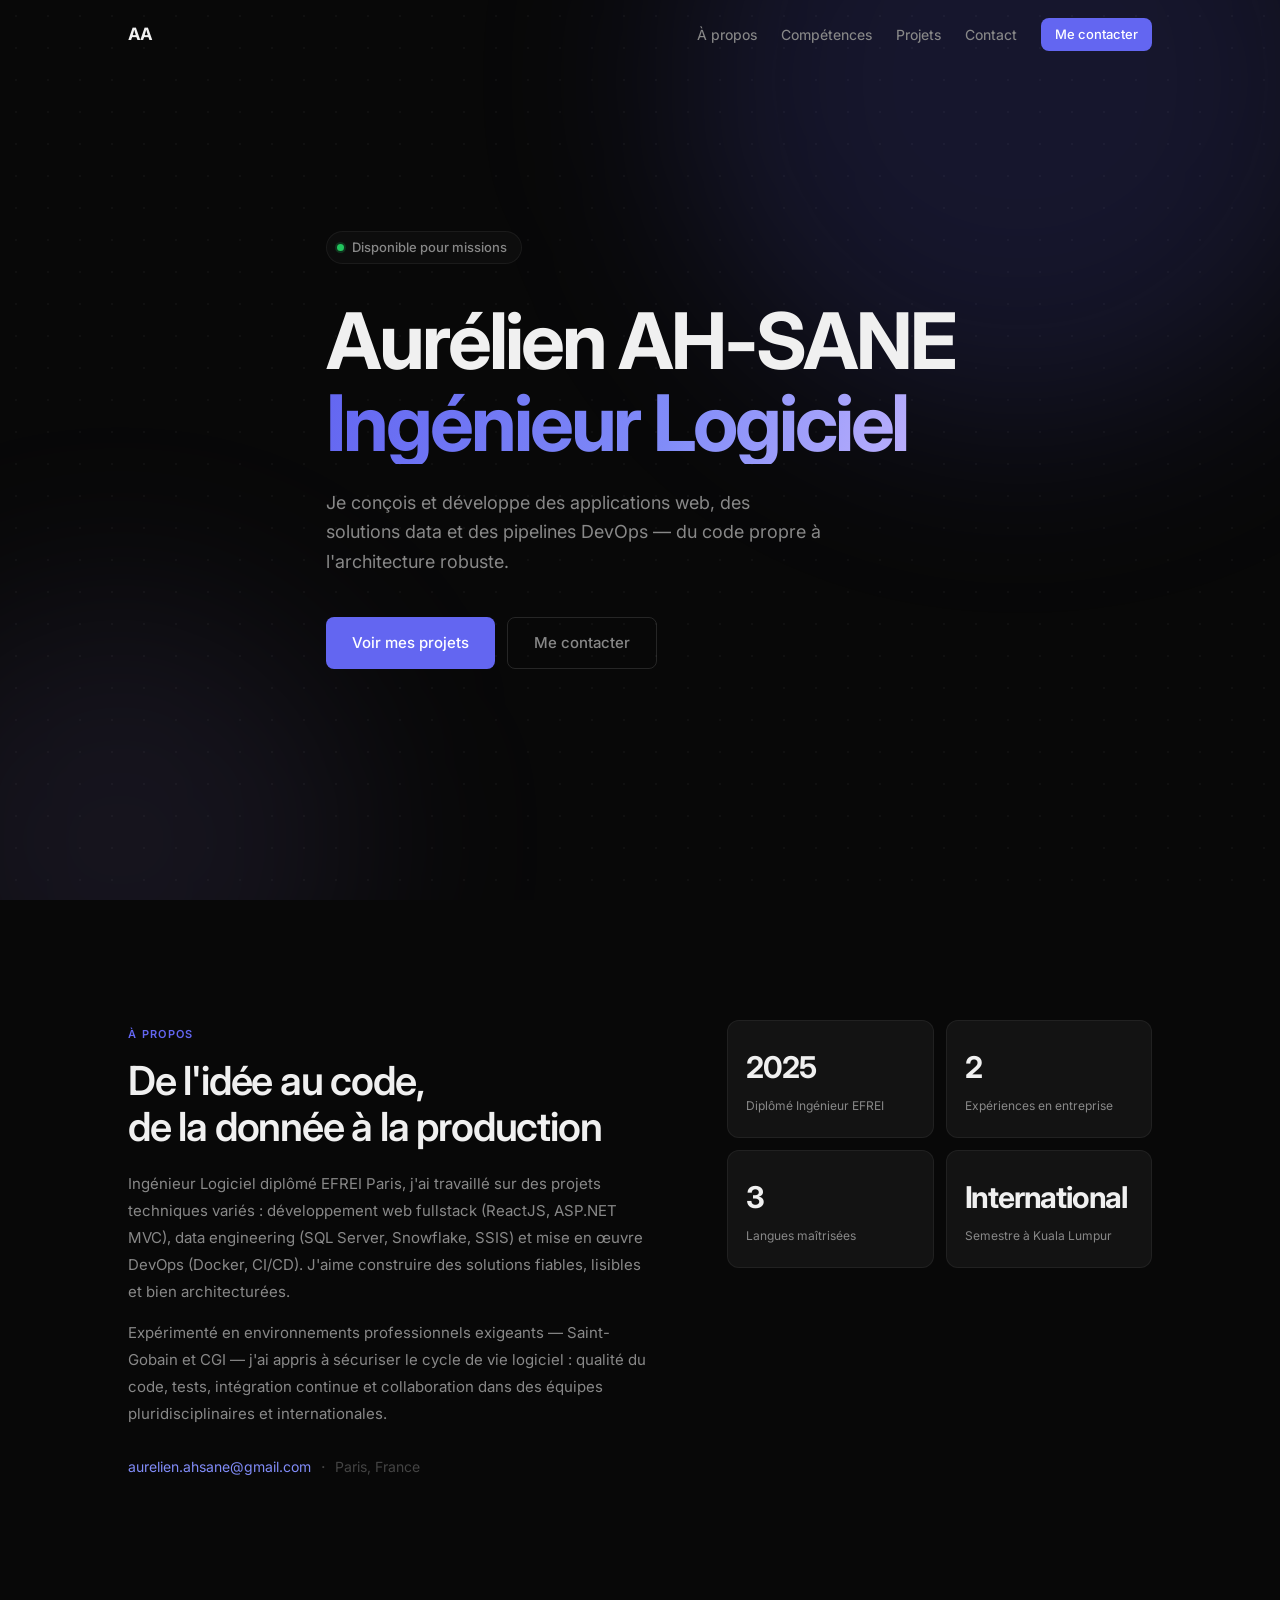
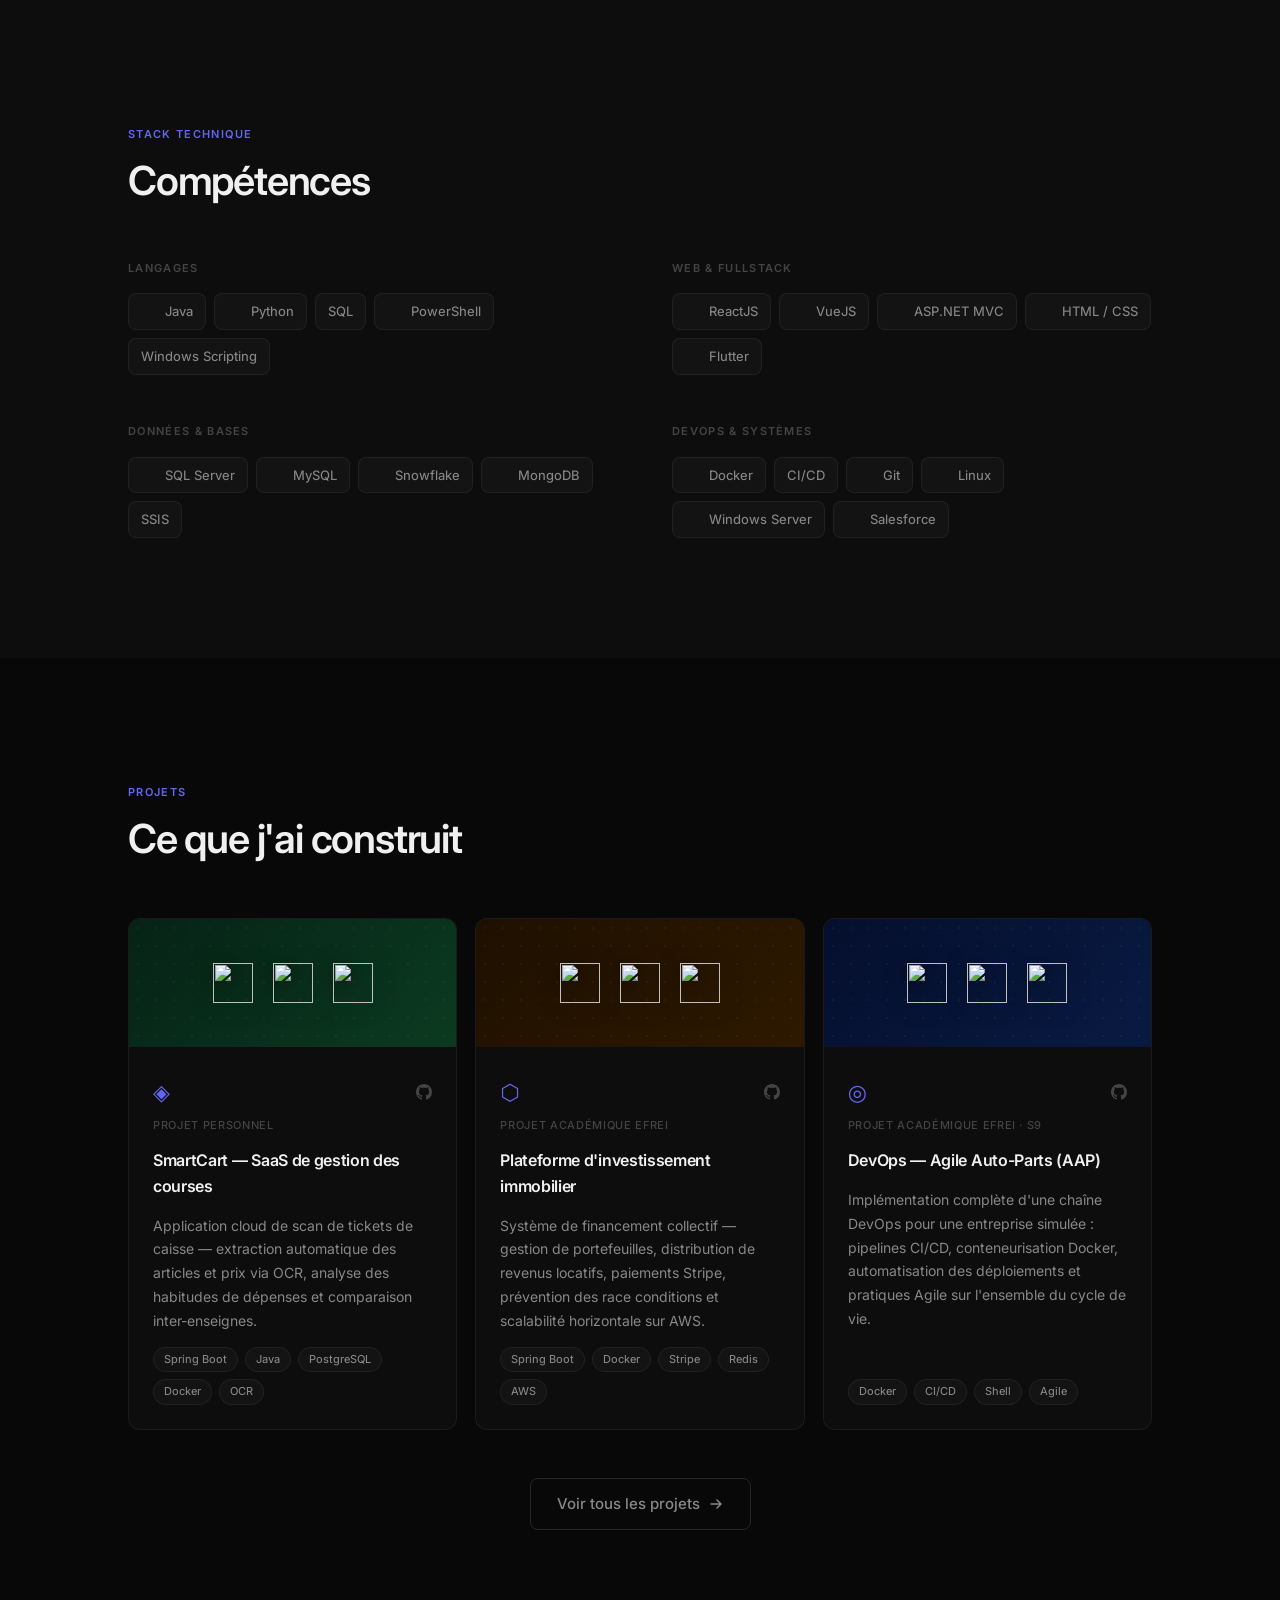
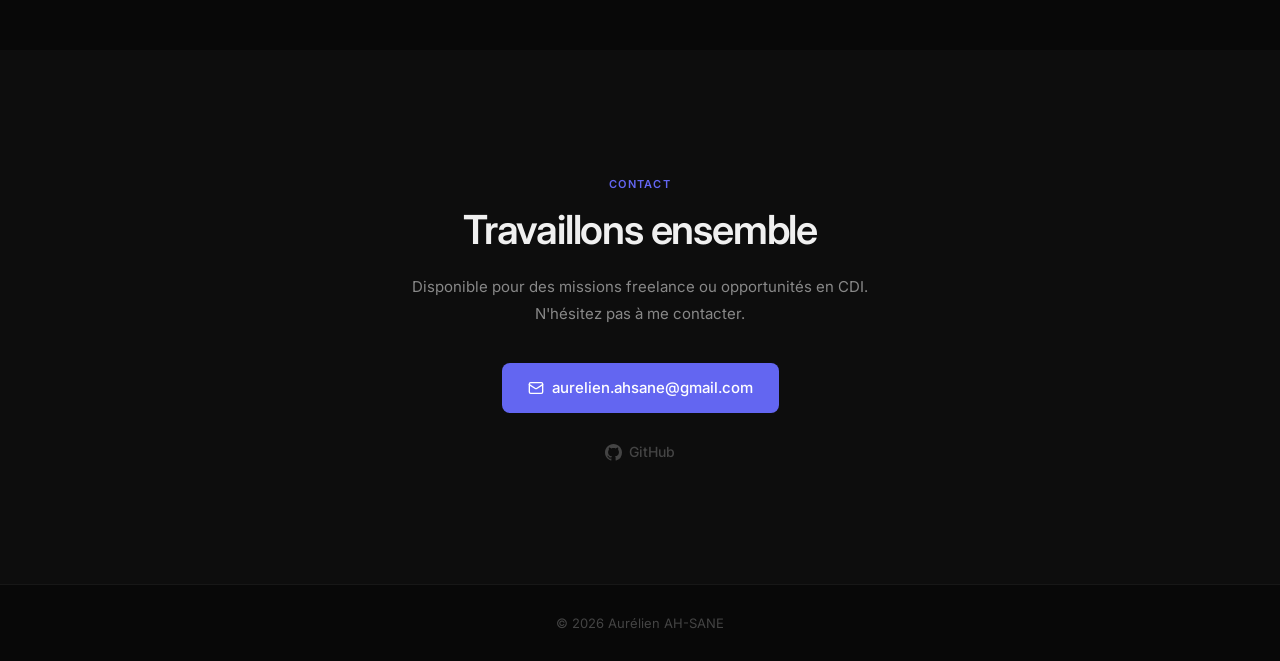
==== commit d0314e75: "Revamp skills & projects UI with icons Replace plain skill tags with iconized skill-item components " ====
--- a/index.html
+++ b/index.html
@@ -121,43 +121,43 @@
       <div class="skills__grid">
         <div class="skill-col reveal">
           <h3 class="skill-col__name">Langages</h3>
-          <div class="tags">
-            <span class="tag">Java</span>
-            <span class="tag">Python</span>
-            <span class="tag">SQL</span>
-            <span class="tag">PowerShell</span>
-            <span class="tag">Windows Scripting</span>
+          <div class="skill-items">
+            <div class="skill-item"><img src="https://cdn.jsdelivr.net/gh/devicons/devicon@latest/icons/java/java-original.svg" class="skill-item__ico" alt=""><span>Java</span></div>
+            <div class="skill-item"><img src="https://cdn.jsdelivr.net/gh/devicons/devicon@latest/icons/python/python-original.svg" class="skill-item__ico" alt=""><span>Python</span></div>
+            <div class="skill-item"><span>SQL</span></div>
+            <div class="skill-item"><img src="https://cdn.jsdelivr.net/gh/devicons/devicon@latest/icons/powershell/powershell-plain.svg" class="skill-item__ico" alt=""><span>PowerShell</span></div>
+            <div class="skill-item"><span>Windows Scripting</span></div>
           </div>
         </div>
         <div class="skill-col reveal">
           <h3 class="skill-col__name">Web & Fullstack</h3>
-          <div class="tags">
-            <span class="tag">ReactJS</span>
-            <span class="tag">VueJS</span>
-            <span class="tag">ASP.NET MVC</span>
-            <span class="tag">HTML / CSS</span>
-            <span class="tag">Flutter</span>
+          <div class="skill-items">
+            <div class="skill-item"><img src="https://cdn.jsdelivr.net/gh/devicons/devicon@latest/icons/react/react-original.svg" class="skill-item__ico" alt=""><span>ReactJS</span></div>
+            <div class="skill-item"><img src="https://cdn.jsdelivr.net/gh/devicons/devicon@latest/icons/vuejs/vuejs-original.svg" class="skill-item__ico" alt=""><span>VueJS</span></div>
+            <div class="skill-item"><img src="https://cdn.jsdelivr.net/gh/devicons/devicon@latest/icons/dot-net/dot-net-plain-wordmark.svg" class="skill-item__ico" alt=""><span>ASP.NET MVC</span></div>
+            <div class="skill-item"><img src="https://cdn.jsdelivr.net/gh/devicons/devicon@latest/icons/html5/html5-original.svg" class="skill-item__ico" alt=""><span>HTML / CSS</span></div>
+            <div class="skill-item"><img src="https://cdn.jsdelivr.net/gh/devicons/devicon@latest/icons/flutter/flutter-original.svg" class="skill-item__ico" alt=""><span>Flutter</span></div>
           </div>
         </div>
         <div class="skill-col reveal">
           <h3 class="skill-col__name">Données & Bases</h3>
-          <div class="tags">
-            <span class="tag">SQL Server</span>
-            <span class="tag">MySQL</span>
-            <span class="tag">Snowflake</span>
-            <span class="tag">MongoDB</span>
-            <span class="tag">SSIS</span>
+          <div class="skill-items">
+            <div class="skill-item"><img src="https://cdn.jsdelivr.net/gh/devicons/devicon@latest/icons/microsoftsqlserver/microsoftsqlserver-plain.svg" class="skill-item__ico" alt=""><span>SQL Server</span></div>
+            <div class="skill-item"><img src="https://cdn.jsdelivr.net/gh/devicons/devicon@latest/icons/mysql/mysql-original.svg" class="skill-item__ico" alt=""><span>MySQL</span></div>
+            <div class="skill-item"><img src="https://cdn.jsdelivr.net/gh/devicons/devicon@latest/icons/snowflake/snowflake-plain.svg" class="skill-item__ico" alt=""><span>Snowflake</span></div>
+            <div class="skill-item"><img src="https://cdn.jsdelivr.net/gh/devicons/devicon@latest/icons/mongodb/mongodb-original.svg" class="skill-item__ico" alt=""><span>MongoDB</span></div>
+            <div class="skill-item"><span>SSIS</span></div>
           </div>
         </div>
         <div class="skill-col reveal">
           <h3 class="skill-col__name">DevOps & Systèmes</h3>
-          <div class="tags">
-            <span class="tag">Docker</span>
-            <span class="tag">CI/CD</span>
-            <span class="tag">Git</span>
-            <span class="tag">Linux</span>
-            <span class="tag">Windows Server</span>
-            <span class="tag">Salesforce</span>
+          <div class="skill-items">
+            <div class="skill-item"><img src="https://cdn.jsdelivr.net/gh/devicons/devicon@latest/icons/docker/docker-original.svg" class="skill-item__ico" alt=""><span>Docker</span></div>
+            <div class="skill-item"><span>CI/CD</span></div>
+            <div class="skill-item"><img src="https://cdn.jsdelivr.net/gh/devicons/devicon@latest/icons/git/git-original.svg" class="skill-item__ico" alt=""><span>Git</span></div>
+            <div class="skill-item"><img src="https://cdn.jsdelivr.net/gh/devicons/devicon@latest/icons/linux/linux-original.svg" class="skill-item__ico" alt=""><span>Linux</span></div>
+            <div class="skill-item"><img src="https://cdn.jsdelivr.net/gh/devicons/devicon@latest/icons/windows8/windows8-original.svg" class="skill-item__ico" alt=""><span>Windows Server</span></div>
+            <div class="skill-item"><img src="https://cdn.jsdelivr.net/gh/devicons/devicon@latest/icons/salesforce/salesforce-plain.svg" class="skill-item__ico" alt=""><span>Salesforce</span></div>
           </div>
         </div>
       </div>
@@ -174,59 +174,79 @@
       <div class="cards">
 
         <article class="card reveal">
+          <div class="card__cover" style="--c1:#062316;--c2:#0b3a20">
+            <img src="https://cdn.jsdelivr.net/gh/devicons/devicon@latest/icons/spring/spring-original.svg" class="cover__ico" alt="">
+            <img src="https://cdn.jsdelivr.net/gh/devicons/devicon@latest/icons/java/java-original.svg" class="cover__ico" alt="">
+            <img src="https://cdn.jsdelivr.net/gh/devicons/devicon@latest/icons/docker/docker-original.svg" class="cover__ico" alt="">
+          </div>
           <div class="card__top">
             <div class="card__ico">◈</div>
             <div class="card__actions">
-              <a href="#" class="icon-link" aria-label="Code source">
+              <a href="https://github.com/AIphahs/SmartCart" target="_blank" rel="noopener noreferrer" class="icon-link" aria-label="Code source">
                 <svg width="16" height="16" viewBox="0 0 16 16" fill="currentColor"><path d="M8 0C3.58 0 0 3.58 0 8c0 3.54 2.29 6.53 5.47 7.59.4.07.55-.17.55-.38 0-.19-.01-.82-.01-1.49-2.01.37-2.53-.49-2.69-.94-.09-.23-.48-.94-.82-1.13-.28-.15-.68-.52-.01-.53.63-.01 1.08.58 1.23.82.72 1.21 1.87.87 2.33.66.07-.52.28-.87.51-1.07-1.78-.2-3.64-.89-3.64-3.95 0-.87.31-1.59.82-2.15-.08-.2-.36-1.02.08-2.12 0 0 .67-.21 2.2.82.64-.18 1.32-.27 2-.27.68 0 1.36.09 2 .27 1.53-1.04 2.2-.82 2.2-.82.44 1.1.16 1.92.08 2.12.51.56.82 1.27.82 2.15 0 3.07-1.87 3.75-3.65 3.95.29.25.54.73.54 1.48 0 1.07-.01 1.93-.01 2.2 0 .21.15.46.55.38A8.013 8.013 0 0016 8c0-4.42-3.58-8-8-8z"/></svg>
               </a>
             </div>
           </div>
-          <div class="card__company">Deloitte x EFREI · Master Project</div>
-          <h3 class="card__title">Interface IA Générative — Assistant de formation</h3>
-          <p class="card__desc">Développement d'une interface web permettant la création et la personnalisation de formations via l'IA générative, guidée par une méta-syntaxe de prompting. Application mobile Flutter pour consulter les formations stockées en base.</p>
+          <div class="card__company">Projet personnel</div>
+          <h3 class="card__title">SmartCart — SaaS de gestion des courses</h3>
+          <p class="card__desc">Application cloud de scan de tickets de caisse — extraction automatique des articles et prix via OCR, analyse des habitudes de dépenses et comparaison inter-enseignes.</p>
           <div class="tags tags--sm">
-            <span class="tag">IA Générative</span>
-            <span class="tag">Flutter</span>
-            <span class="tag">Python</span>
+            <span class="tag">Spring Boot</span>
+            <span class="tag">Java</span>
+            <span class="tag">PostgreSQL</span>
+            <span class="tag">Docker</span>
+            <span class="tag">OCR</span>
           </div>
         </article>
 
         <article class="card reveal">
+          <div class="card__cover" style="--c1:#1e1000;--c2:#2e1900">
+            <img src="https://cdn.jsdelivr.net/gh/devicons/devicon@latest/icons/spring/spring-original.svg" class="cover__ico" alt="">
+            <img src="https://cdn.jsdelivr.net/gh/devicons/devicon@latest/icons/docker/docker-original.svg" class="cover__ico" alt="">
+            <img src="https://cdn.jsdelivr.net/gh/devicons/devicon@latest/icons/redis/redis-original.svg" class="cover__ico" alt="">
+          </div>
           <div class="card__top">
             <div class="card__ico">⬡</div>
             <div class="card__actions">
-              <a href="#" class="icon-link" aria-label="Code source">
+              <a href="https://github.com/AIphahs/ArchitectureProject2425" target="_blank" rel="noopener noreferrer" class="icon-link" aria-label="Code source">
                 <svg width="16" height="16" viewBox="0 0 16 16" fill="currentColor"><path d="M8 0C3.58 0 0 3.58 0 8c0 3.54 2.29 6.53 5.47 7.59.4.07.55-.17.55-.38 0-.19-.01-.82-.01-1.49-2.01.37-2.53-.49-2.69-.94-.09-.23-.48-.94-.82-1.13-.28-.15-.68-.52-.01-.53.63-.01 1.08.58 1.23.82.72 1.21 1.87.87 2.33.66.07-.52.28-.87.51-1.07-1.78-.2-3.64-.89-3.64-3.95 0-.87.31-1.59.82-2.15-.08-.2-.36-1.02.08-2.12 0 0 .67-.21 2.2.82.64-.18 1.32-.27 2-.27.68 0 1.36.09 2 .27 1.53-1.04 2.2-.82 2.2-.82.44 1.1.16 1.92.08 2.12.51.56.82 1.27.82 2.15 0 3.07-1.87 3.75-3.65 3.95.29.25.54.73.54 1.48 0 1.07-.01 1.93-.01 2.2 0 .21.15.46.55.38A8.013 8.013 0 0016 8c0-4.42-3.58-8-8-8z"/></svg>
               </a>
             </div>
           </div>
           <div class="card__company">Projet académique EFREI</div>
+          <h3 class="card__title">Plateforme d'investissement immobilier</h3>
+          <p class="card__desc">Système de financement collectif — gestion de portefeuilles, distribution de revenus locatifs, paiements Stripe, prévention des race conditions et scalabilité horizontale sur AWS.</p>
+          <div class="tags tags--sm">
+            <span class="tag">Spring Boot</span>
+            <span class="tag">Docker</span>
+            <span class="tag">Stripe</span>
+            <span class="tag">Redis</span>
+            <span class="tag">AWS</span>
+          </div>
+        </article>
+
+        <article class="card reveal">
+          <div class="card__cover" style="--c1:#050f2d;--c2:#091a42">
+            <img src="https://cdn.jsdelivr.net/gh/devicons/devicon@latest/icons/docker/docker-original.svg" class="cover__ico" alt="">
+            <img src="https://cdn.jsdelivr.net/gh/devicons/devicon@latest/icons/git/git-original.svg" class="cover__ico" alt="">
+            <img src="https://cdn.jsdelivr.net/gh/devicons/devicon@latest/icons/linux/linux-original.svg" class="cover__ico" alt="">
+          </div>
+          <div class="card__top">
+            <div class="card__ico">◎</div>
+            <div class="card__actions">
+              <a href="https://github.com/Arthurdlg/s9_devops_grp6_project" target="_blank" rel="noopener noreferrer" class="icon-link" aria-label="Code source">
+                <svg width="16" height="16" viewBox="0 0 16 16" fill="currentColor"><path d="M8 0C3.58 0 0 3.58 0 8c0 3.54 2.29 6.53 5.47 7.59.4.07.55-.17.55-.38 0-.19-.01-.82-.01-1.49-2.01.37-2.53-.49-2.69-.94-.09-.23-.48-.94-.82-1.13-.28-.15-.68-.52-.01-.53.63-.01 1.08.58 1.23.82.72 1.21 1.87.87 2.33.66.07-.52.28-.87.51-1.07-1.78-.2-3.64-.89-3.64-3.95 0-.87.31-1.59.82-2.15-.08-.2-.36-1.02.08-2.12 0 0 .67-.21 2.2.82.64-.18 1.32-.27 2-.27.68 0 1.36.09 2 .27 1.53-1.04 2.2-.82 2.2-.82.44 1.1.16 1.92.08 2.12.51.56.82 1.27.82 2.15 0 3.07-1.87 3.75-3.65 3.95.29.25.54.73.54 1.48 0 1.07-.01 1.93-.01 2.2 0 .21.15.46.55.38A8.013 8.013 0 0016 8c0-4.42-3.58-8-8-8z"/></svg>
+              </a>
+            </div>
+          </div>
+          <div class="card__company">Projet académique EFREI · S9</div>
           <h3 class="card__title">DevOps — Agile Auto-Parts (AAP)</h3>
-          <p class="card__desc">Implémentation complète d'une chaîne DevOps pour une entreprise simulée de pièces automobiles : pipelines CI/CD, conteneurisation Docker, gestion de versions et automatisation des déploiements en environnement Agile.</p>
+          <p class="card__desc">Implémentation complète d'une chaîne DevOps pour une entreprise simulée : pipelines CI/CD, conteneurisation Docker, automatisation des déploiements et pratiques Agile sur l'ensemble du cycle de vie.</p>
           <div class="tags tags--sm">
             <span class="tag">Docker</span>
             <span class="tag">CI/CD</span>
-            <span class="tag">Git</span>
+            <span class="tag">Shell</span>
             <span class="tag">Agile</span>
-          </div>
-        </article>
-
-        <article class="card reveal">
-          <div class="card__top">
-            <div class="card__ico">◎</div>
-            <div class="card__actions">
-            </div>
-          </div>
-          <div class="card__company">Saint-Gobain · Stage Data Engineering</div>
-          <h3 class="card__title">Solutions de gestion d'incidents & optimisation BDD</h3>
-          <p class="card__desc">Développement de solutions SSIS de gestion d'incidents, administration SQL Server, rédaction de spécifications techniques pour projets ASP.NET MVC, et optimisation de bases de données SQL Server et Snowflake via scripts PowerShell et procédures stockées.</p>
-          <div class="tags tags--sm">
-            <span class="tag">SSIS</span>
-            <span class="tag">SQL Server</span>
-            <span class="tag">Snowflake</span>
-            <span class="tag">PowerShell</span>
-            <span class="tag">ASP.NET MVC</span>
           </div>
         </article>
 
--- a/style.css
+++ b/style.css
@@ -408,11 +408,11 @@
 .skills__grid {
   display: grid;
   grid-template-columns: repeat(2, 1fr);
-  gap: 40px 60px;
+  gap: 48px 64px;
 }
 
 @media (max-width: 560px) {
-  .skills__grid { grid-template-columns: 1fr; gap: 32px; }
+  .skills__grid { grid-template-columns: 1fr; gap: 36px; }
 }
 
 /* stagger skill cols */
@@ -423,12 +423,45 @@
 .skill-col__name {
   font-size: 11px;
   font-weight: 600;
-  letter-spacing: 0.1em;
+  letter-spacing: 0.12em;
   text-transform: uppercase;
   color: var(--txt-3);
-  margin-bottom: 14px;
-}
-
+  margin-bottom: 16px;
+}
+
+/* Skill items with icons */
+.skill-items {
+  display: flex;
+  flex-wrap: wrap;
+  gap: 8px;
+}
+
+.skill-item {
+  display: inline-flex;
+  align-items: center;
+  gap: 7px;
+  font-size: 13px;
+  font-weight: 450;
+  color: var(--txt-2);
+  background: var(--surface);
+  border: 1px solid var(--brd);
+  border-radius: var(--r);
+  padding: 7px 12px;
+  transition: color var(--ease), border-color var(--ease), background var(--ease);
+}
+.skill-item:hover {
+  color: var(--txt);
+  border-color: var(--brd-h);
+  background: #1c1c1c;
+}
+.skill-item__ico {
+  width: 17px;
+  height: 17px;
+  object-fit: contain;
+  flex-shrink: 0;
+}
+
+/* Tech tags (project cards) */
 .tags {
   display: flex;
   flex-wrap: wrap;
@@ -454,6 +487,36 @@
 .tag:hover {
   color: var(--txt);
   border-color: var(--brd-h);
+}
+
+/* ── CARD COVER ─────────────────────────────────────────────────── */
+.card { overflow: hidden; }
+
+.card__cover {
+  margin: -24px -24px 20px;
+  height: 128px;
+  background: linear-gradient(135deg, var(--c1, #111), var(--c2, #1a1a1a));
+  display: flex;
+  align-items: center;
+  justify-content: center;
+  gap: 20px;
+  position: relative;
+}
+.card__cover::after {
+  content: '';
+  position: absolute;
+  inset: 0;
+  background-image: radial-gradient(rgba(255,255,255,0.04) 1px, transparent 1px);
+  background-size: 18px 18px;
+  pointer-events: none;
+}
+.cover__ico {
+  width: 40px;
+  height: 40px;
+  object-fit: contain;
+  position: relative;
+  z-index: 1;
+  filter: drop-shadow(0 2px 10px rgba(0,0,0,0.5));
 }
 
 /* ── PROJECTS ───────────────────────────────────────────────────── */
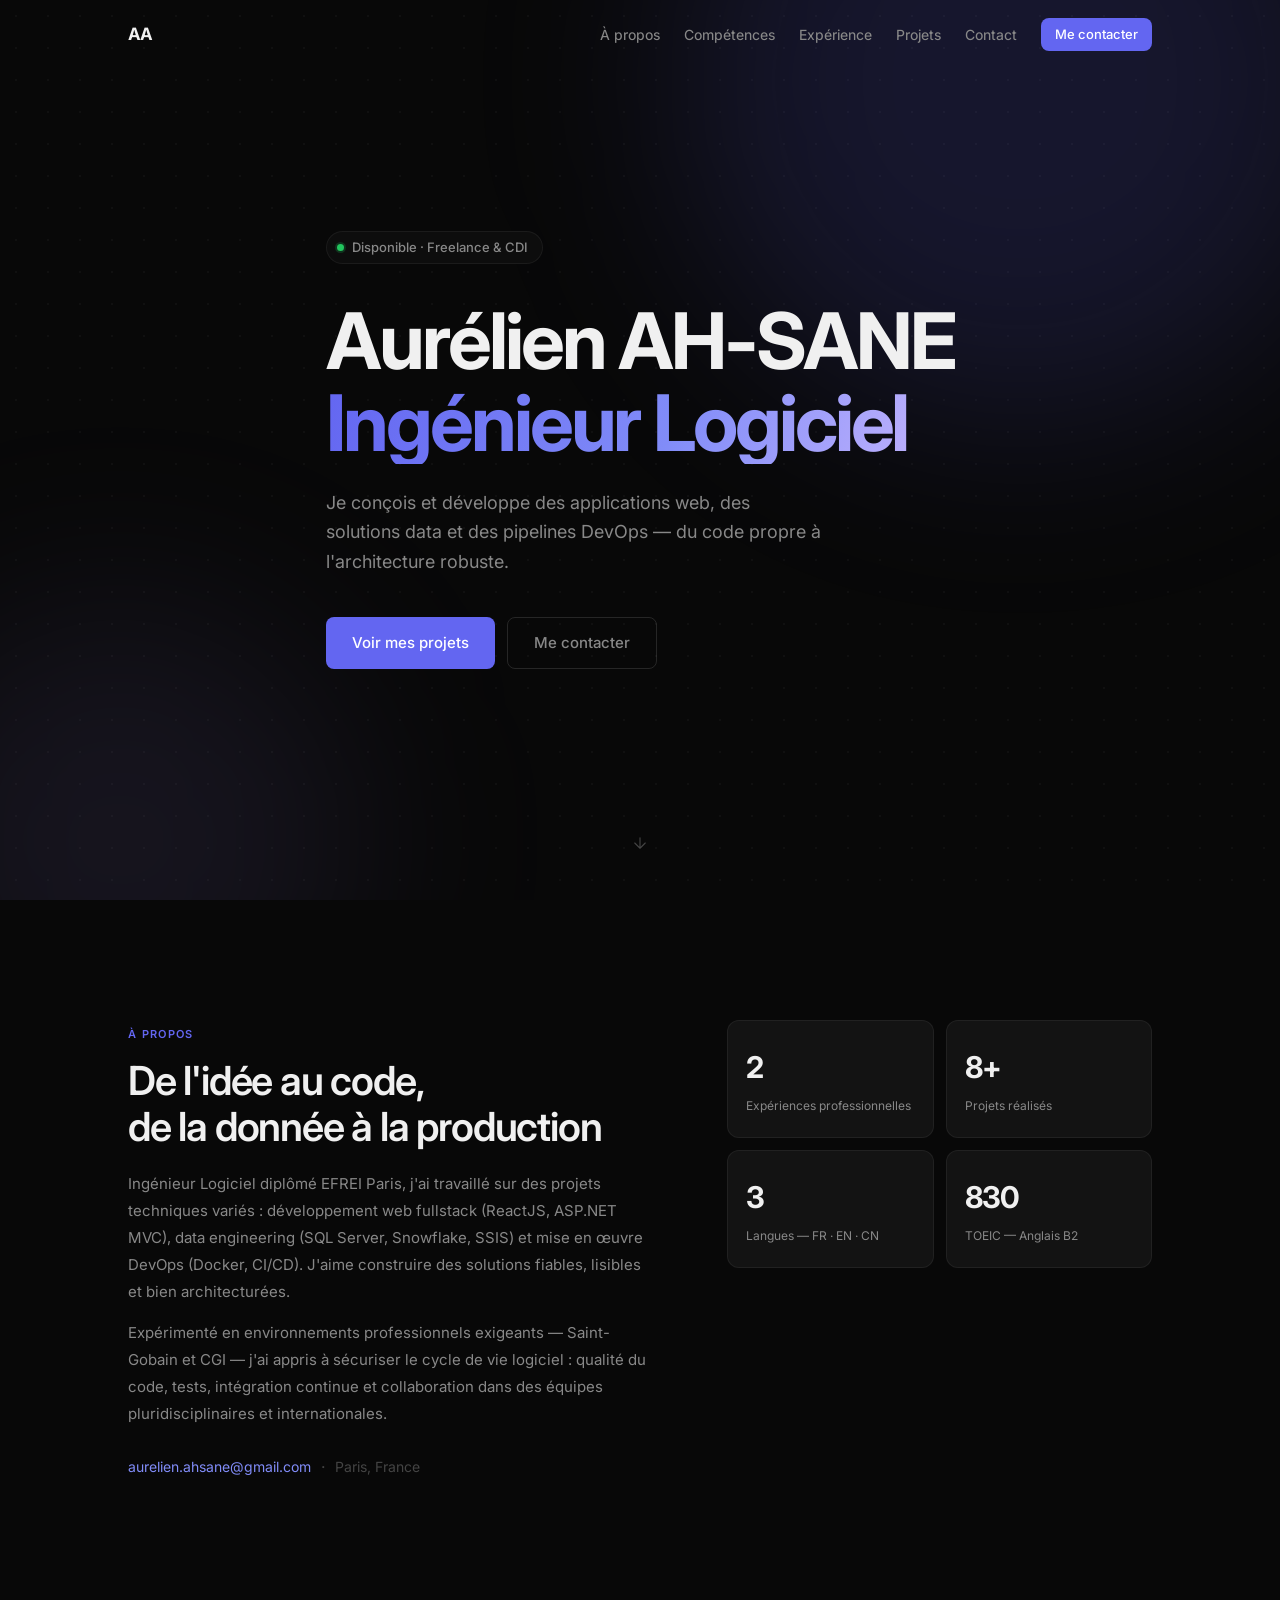
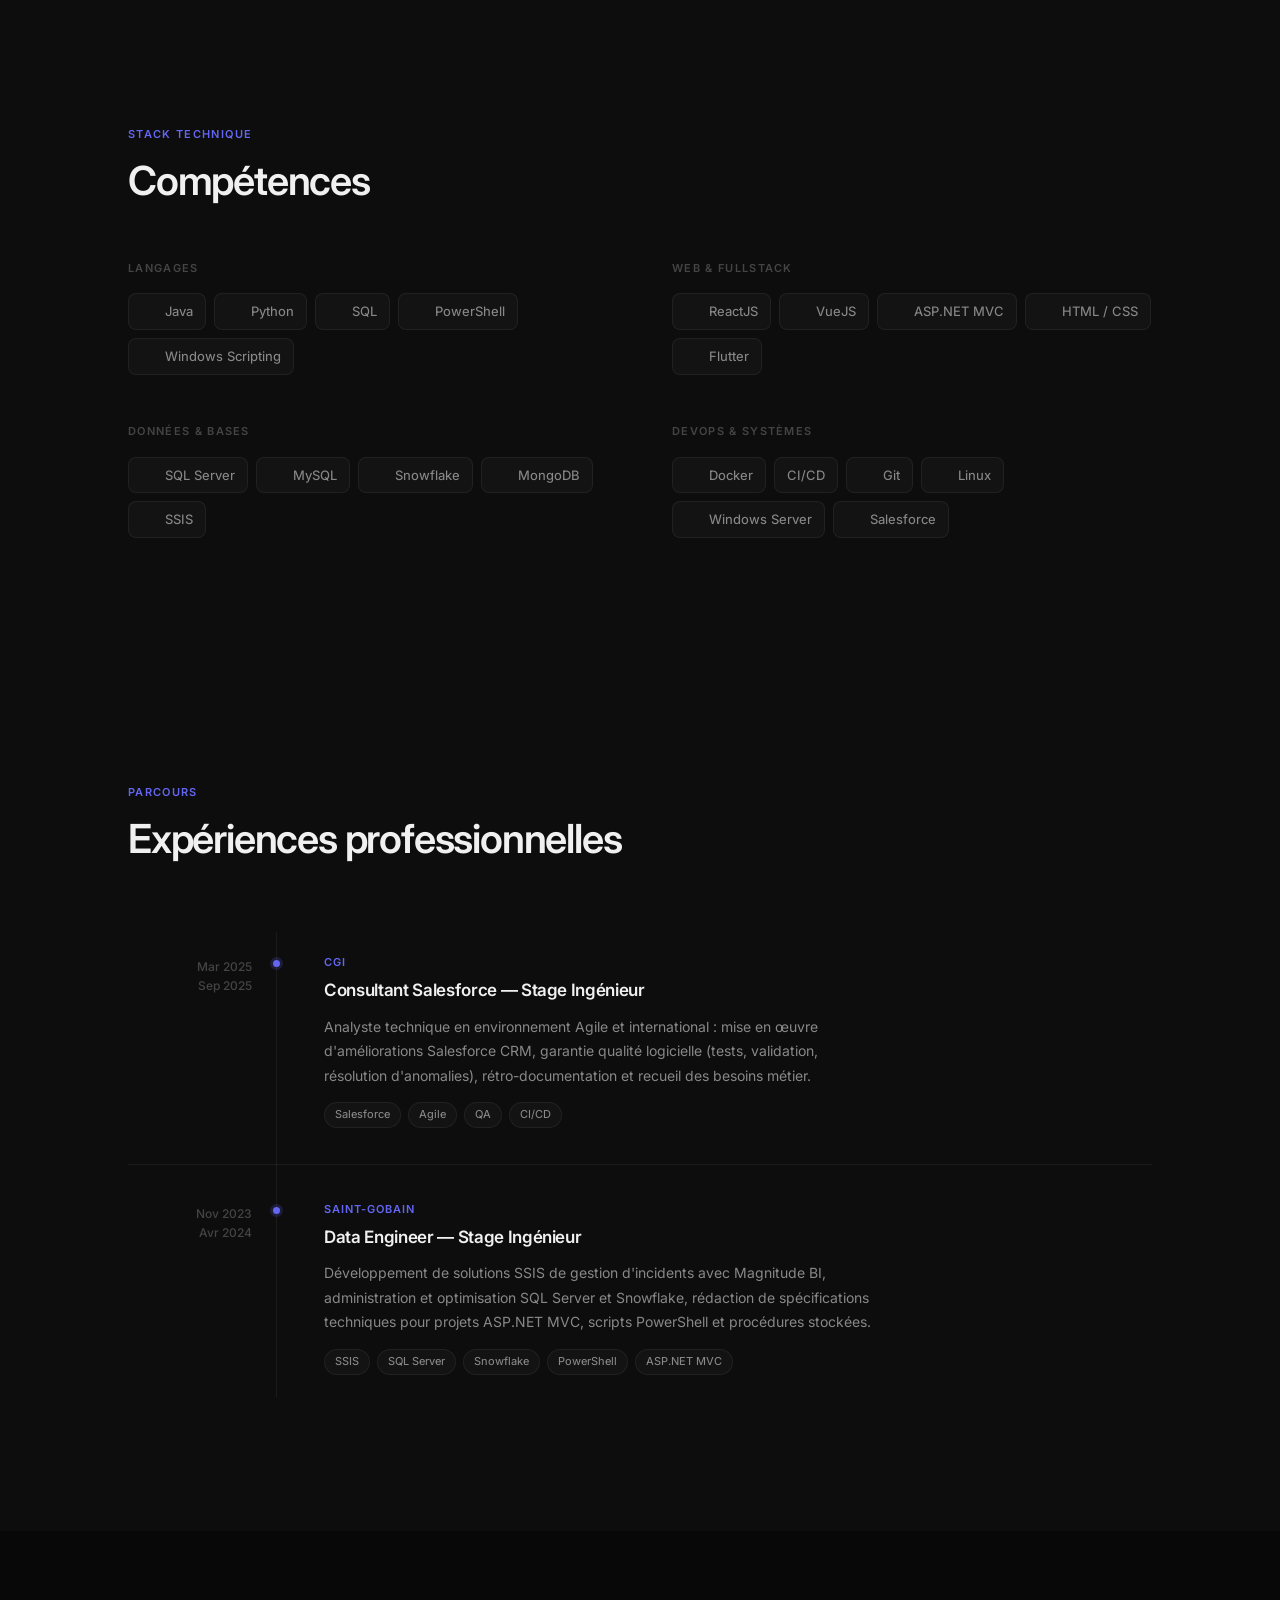
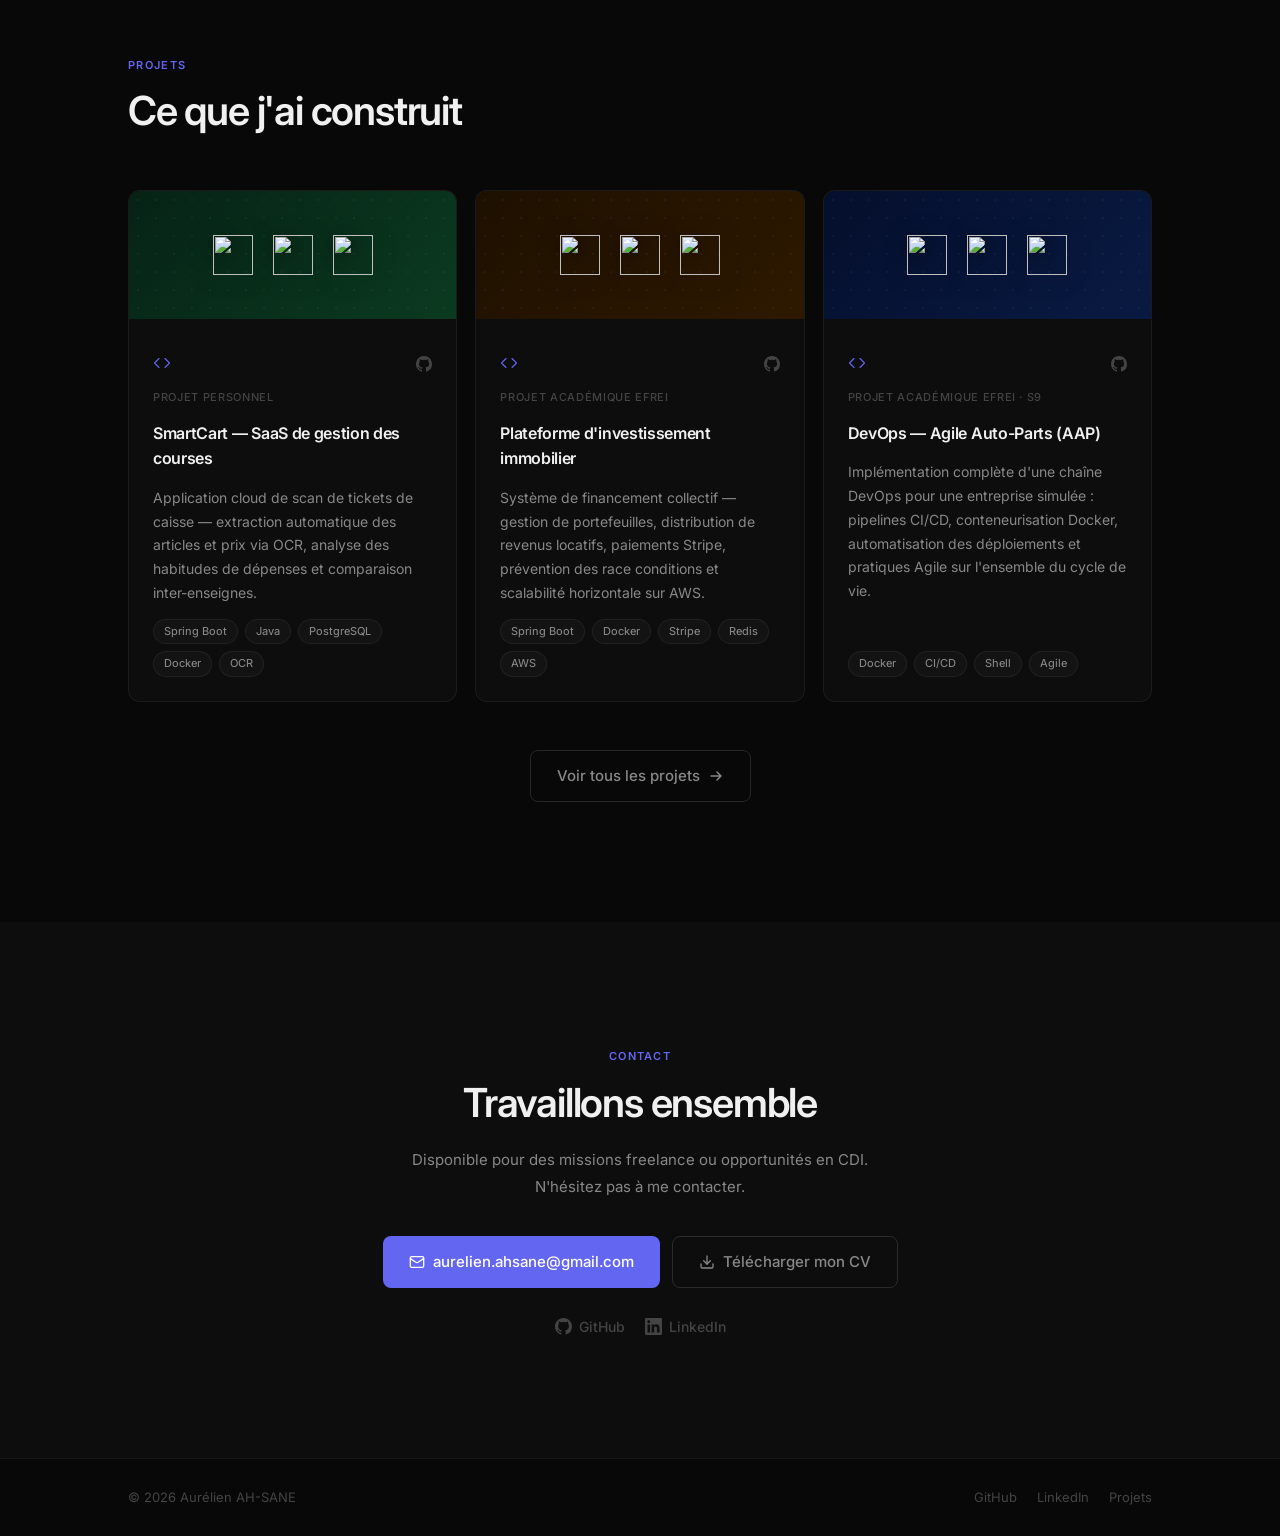
==== commit 158be603: "Add Experience section and UI enhancements Add a professional experience timeline and related CSS, i" ====
--- a/index.html
+++ b/index.html
@@ -3,11 +3,13 @@
 <head>
   <meta charset="UTF-8">
   <meta name="viewport" content="width=device-width, initial-scale=1.0">
-  <title>Aurélien AH-SANE — Ingénieur Logiciel & Business Analyst</title>
-  <meta name="description" content="Portfolio d'Aurélien AH-SANE, Ingénieur Logiciel & Business Analyst diplômé EFREI Paris. Expériences chez CGI et Saint-Gobain. Disponible.">
-  <meta property="og:title" content="Aurélien AH-SANE — Ingénieur Logiciel & Business Analyst">
+  <title>Aurélien AH-SANE — Ingénieur Logiciel</title>
+  <meta name="description" content="Portfolio d'Aurélien AH-SANE, Ingénieur Logiciel diplômé EFREI Paris. Expériences chez CGI et Saint-Gobain. Développement web, data engineering, DevOps.">
+  <meta property="og:title" content="Aurélien AH-SANE — Ingénieur Logiciel">
   <meta property="og:description" content="Ingénieur Logiciel diplômé EFREI Paris. Expériences chez CGI et Saint-Gobain. Développement web, data engineering, DevOps.">
   <meta property="og:type" content="website">
+  <meta property="og:url" content="https://AIphahs.github.io">
+  <meta property="og:image" content="https://AIphahs.github.io/og-image.png">
   <link rel="icon" href="data:image/svg+xml,<svg xmlns='http://www.w3.org/2000/svg' viewBox='0 0 32 32'><rect width='32' height='32' rx='7' fill='%236366f1'/><text x='16' y='22' font-family='Inter,sans-serif' font-weight='700' font-size='13' fill='white' text-anchor='middle'>AA</text></svg>">
   <link rel="preconnect" href="https://fonts.googleapis.com">
   <link rel="preconnect" href="https://fonts.gstatic.com" crossorigin>
@@ -23,6 +25,7 @@
       <ul class="nav__links" id="navLinks">
         <li><a href="#about">À propos</a></li>
         <li><a href="#skills">Compétences</a></li>
+        <li><a href="#experience">Expérience</a></li>
         <li><a href="#projects">Projets</a></li>
         <li><a href="#contact">Contact</a></li>
       </ul>
@@ -35,6 +38,7 @@
     <div class="nav__mobile" id="mobileMenu">
       <a href="#about">À propos</a>
       <a href="#skills">Compétences</a>
+      <a href="#experience">Expérience</a>
       <a href="#projects">Projets</a>
       <a href="#contact">Contact</a>
     </div>
@@ -49,7 +53,7 @@
     <div class="container hero__content">
       <p class="hero__badge">
         <span class="badge__dot"></span>
-        Disponible pour missions
+        Disponible · Freelance &amp; CDI
       </p>
       <h1 class="hero__heading">
         Aurélien AH-SANE
@@ -63,6 +67,9 @@
         <a href="#projects" class="btn btn--primary btn--lg">Voir mes projets</a>
         <a href="#contact" class="btn btn--ghost btn--lg">Me contacter</a>
       </div>
+    </div>
+    <div class="hero__scroll" aria-hidden="true">
+      <svg width="18" height="18" viewBox="0 0 24 24" fill="none" stroke="currentColor" stroke-width="1.5" stroke-linecap="round" stroke-linejoin="round"><path d="M12 5v14M5 12l7 7 7-7"/></svg>
     </div>
   </section>
 
@@ -91,20 +98,20 @@
         </div>
         <div class="about__stats">
           <div class="stat reveal">
-            <span class="stat__n">2025</span>
-            <span class="stat__l">Diplômé Ingénieur EFREI</span>
+            <span class="stat__n">2</span>
+            <span class="stat__l">Expériences professionnelles</span>
           </div>
           <div class="stat reveal">
-            <span class="stat__n">2</span>
-            <span class="stat__l">Expériences en entreprise</span>
+            <span class="stat__n">8+</span>
+            <span class="stat__l">Projets réalisés</span>
           </div>
           <div class="stat reveal">
             <span class="stat__n">3</span>
-            <span class="stat__l">Langues maîtrisées</span>
+            <span class="stat__l">Langues — FR · EN · CN</span>
           </div>
           <div class="stat reveal">
-            <span class="stat__n">International</span>
-            <span class="stat__l">Semestre à Kuala Lumpur</span>
+            <span class="stat__n">830</span>
+            <span class="stat__l">TOEIC — Anglais B2</span>
           </div>
         </div>
       </div>
@@ -124,9 +131,9 @@
           <div class="skill-items">
             <div class="skill-item"><img src="https://cdn.jsdelivr.net/gh/devicons/devicon@latest/icons/java/java-original.svg" class="skill-item__ico" alt=""><span>Java</span></div>
             <div class="skill-item"><img src="https://cdn.jsdelivr.net/gh/devicons/devicon@latest/icons/python/python-original.svg" class="skill-item__ico" alt=""><span>Python</span></div>
-            <div class="skill-item"><span>SQL</span></div>
+            <div class="skill-item"><img src="https://cdn.jsdelivr.net/gh/devicons/devicon@latest/icons/postgresql/postgresql-original.svg" class="skill-item__ico" alt=""><span>SQL</span></div>
             <div class="skill-item"><img src="https://cdn.jsdelivr.net/gh/devicons/devicon@latest/icons/powershell/powershell-plain.svg" class="skill-item__ico" alt=""><span>PowerShell</span></div>
-            <div class="skill-item"><span>Windows Scripting</span></div>
+            <div class="skill-item"><img src="https://cdn.jsdelivr.net/gh/devicons/devicon@latest/icons/windows8/windows8-original.svg" class="skill-item__ico" alt=""><span>Windows Scripting</span></div>
           </div>
         </div>
         <div class="skill-col reveal">
@@ -146,7 +153,7 @@
             <div class="skill-item"><img src="https://cdn.jsdelivr.net/gh/devicons/devicon@latest/icons/mysql/mysql-original.svg" class="skill-item__ico" alt=""><span>MySQL</span></div>
             <div class="skill-item"><img src="https://cdn.jsdelivr.net/gh/devicons/devicon@latest/icons/snowflake/snowflake-plain.svg" class="skill-item__ico" alt=""><span>Snowflake</span></div>
             <div class="skill-item"><img src="https://cdn.jsdelivr.net/gh/devicons/devicon@latest/icons/mongodb/mongodb-original.svg" class="skill-item__ico" alt=""><span>MongoDB</span></div>
-            <div class="skill-item"><span>SSIS</span></div>
+            <div class="skill-item"><img src="https://cdn.jsdelivr.net/gh/devicons/devicon@latest/icons/microsoftsqlserver/microsoftsqlserver-plain.svg" class="skill-item__ico" alt=""><span>SSIS</span></div>
           </div>
         </div>
         <div class="skill-col reveal">
@@ -164,6 +171,50 @@
     </div>
   </section>
 
+  <!-- EXPERIENCE -->
+  <section class="section section--alt" id="experience">
+    <div class="container">
+      <div class="section__top reveal">
+        <span class="label">Parcours</span>
+        <h2 class="heading">Expériences professionnelles</h2>
+      </div>
+      <div class="timeline">
+
+        <div class="timeline__item reveal">
+          <div class="timeline__date">Mar 2025<br>Sep 2025</div>
+          <div class="timeline__body">
+            <div class="timeline__co">CGI</div>
+            <h3 class="timeline__role">Consultant Salesforce — Stage Ingénieur</h3>
+            <p class="timeline__desc">Analyste technique en environnement Agile et international : mise en œuvre d'améliorations Salesforce CRM, garantie qualité logicielle (tests, validation, résolution d'anomalies), rétro-documentation et recueil des besoins métier.</p>
+            <div class="tags tags--sm">
+              <span class="tag">Salesforce</span>
+              <span class="tag">Agile</span>
+              <span class="tag">QA</span>
+              <span class="tag">CI/CD</span>
+            </div>
+          </div>
+        </div>
+
+        <div class="timeline__item reveal">
+          <div class="timeline__date">Nov 2023<br>Avr 2024</div>
+          <div class="timeline__body">
+            <div class="timeline__co">Saint-Gobain</div>
+            <h3 class="timeline__role">Data Engineer — Stage Ingénieur</h3>
+            <p class="timeline__desc">Développement de solutions SSIS de gestion d'incidents avec Magnitude BI, administration et optimisation SQL Server et Snowflake, rédaction de spécifications techniques pour projets ASP.NET MVC, scripts PowerShell et procédures stockées.</p>
+            <div class="tags tags--sm">
+              <span class="tag">SSIS</span>
+              <span class="tag">SQL Server</span>
+              <span class="tag">Snowflake</span>
+              <span class="tag">PowerShell</span>
+              <span class="tag">ASP.NET MVC</span>
+            </div>
+          </div>
+        </div>
+
+      </div>
+    </div>
+  </section>
+
   <!-- PROJECTS -->
   <section class="section" id="projects">
     <div class="container">
@@ -180,7 +231,7 @@
             <img src="https://cdn.jsdelivr.net/gh/devicons/devicon@latest/icons/docker/docker-original.svg" class="cover__ico" alt="">
           </div>
           <div class="card__top">
-            <div class="card__ico">◈</div>
+            <div class="card__ico"><svg width="18" height="18" viewBox="0 0 24 24" fill="none" stroke="currentColor" stroke-width="1.5" stroke-linecap="round" stroke-linejoin="round"><polyline points="16 18 22 12 16 6"/><polyline points="8 6 2 12 8 18"/></svg></div>
             <div class="card__actions">
               <a href="https://github.com/AIphahs/SmartCart" target="_blank" rel="noopener noreferrer" class="icon-link" aria-label="Code source">
                 <svg width="16" height="16" viewBox="0 0 16 16" fill="currentColor"><path d="M8 0C3.58 0 0 3.58 0 8c0 3.54 2.29 6.53 5.47 7.59.4.07.55-.17.55-.38 0-.19-.01-.82-.01-1.49-2.01.37-2.53-.49-2.69-.94-.09-.23-.48-.94-.82-1.13-.28-.15-.68-.52-.01-.53.63-.01 1.08.58 1.23.82.72 1.21 1.87.87 2.33.66.07-.52.28-.87.51-1.07-1.78-.2-3.64-.89-3.64-3.95 0-.87.31-1.59.82-2.15-.08-.2-.36-1.02.08-2.12 0 0 .67-.21 2.2.82.64-.18 1.32-.27 2-.27.68 0 1.36.09 2 .27 1.53-1.04 2.2-.82 2.2-.82.44 1.1.16 1.92.08 2.12.51.56.82 1.27.82 2.15 0 3.07-1.87 3.75-3.65 3.95.29.25.54.73.54 1.48 0 1.07-.01 1.93-.01 2.2 0 .21.15.46.55.38A8.013 8.013 0 0016 8c0-4.42-3.58-8-8-8z"/></svg>
@@ -206,7 +257,7 @@
             <img src="https://cdn.jsdelivr.net/gh/devicons/devicon@latest/icons/redis/redis-original.svg" class="cover__ico" alt="">
           </div>
           <div class="card__top">
-            <div class="card__ico">⬡</div>
+            <div class="card__ico"><svg width="18" height="18" viewBox="0 0 24 24" fill="none" stroke="currentColor" stroke-width="1.5" stroke-linecap="round" stroke-linejoin="round"><polyline points="16 18 22 12 16 6"/><polyline points="8 6 2 12 8 18"/></svg></div>
             <div class="card__actions">
               <a href="https://github.com/AIphahs/ArchitectureProject2425" target="_blank" rel="noopener noreferrer" class="icon-link" aria-label="Code source">
                 <svg width="16" height="16" viewBox="0 0 16 16" fill="currentColor"><path d="M8 0C3.58 0 0 3.58 0 8c0 3.54 2.29 6.53 5.47 7.59.4.07.55-.17.55-.38 0-.19-.01-.82-.01-1.49-2.01.37-2.53-.49-2.69-.94-.09-.23-.48-.94-.82-1.13-.28-.15-.68-.52-.01-.53.63-.01 1.08.58 1.23.82.72 1.21 1.87.87 2.33.66.07-.52.28-.87.51-1.07-1.78-.2-3.64-.89-3.64-3.95 0-.87.31-1.59.82-2.15-.08-.2-.36-1.02.08-2.12 0 0 .67-.21 2.2.82.64-.18 1.32-.27 2-.27.68 0 1.36.09 2 .27 1.53-1.04 2.2-.82 2.2-.82.44 1.1.16 1.92.08 2.12.51.56.82 1.27.82 2.15 0 3.07-1.87 3.75-3.65 3.95.29.25.54.73.54 1.48 0 1.07-.01 1.93-.01 2.2 0 .21.15.46.55.38A8.013 8.013 0 0016 8c0-4.42-3.58-8-8-8z"/></svg>
@@ -232,7 +283,7 @@
             <img src="https://cdn.jsdelivr.net/gh/devicons/devicon@latest/icons/linux/linux-original.svg" class="cover__ico" alt="">
           </div>
           <div class="card__top">
-            <div class="card__ico">◎</div>
+            <div class="card__ico"><svg width="18" height="18" viewBox="0 0 24 24" fill="none" stroke="currentColor" stroke-width="1.5" stroke-linecap="round" stroke-linejoin="round"><polyline points="16 18 22 12 16 6"/><polyline points="8 6 2 12 8 18"/></svg></div>
             <div class="card__actions">
               <a href="https://github.com/Arthurdlg/s9_devops_grp6_project" target="_blank" rel="noopener noreferrer" class="icon-link" aria-label="Code source">
                 <svg width="16" height="16" viewBox="0 0 16 16" fill="currentColor"><path d="M8 0C3.58 0 0 3.58 0 8c0 3.54 2.29 6.53 5.47 7.59.4.07.55-.17.55-.38 0-.19-.01-.82-.01-1.49-2.01.37-2.53-.49-2.69-.94-.09-.23-.48-.94-.82-1.13-.28-.15-.68-.52-.01-.53.63-.01 1.08.58 1.23.82.72 1.21 1.87.87 2.33.66.07-.52.28-.87.51-1.07-1.78-.2-3.64-.89-3.64-3.95 0-.87.31-1.59.82-2.15-.08-.2-.36-1.02.08-2.12 0 0 .67-.21 2.2.82.64-.18 1.32-.27 2-.27.68 0 1.36.09 2 .27 1.53-1.04 2.2-.82 2.2-.82.44 1.1.16 1.92.08 2.12.51.56.82 1.27.82 2.15 0 3.07-1.87 3.75-3.65 3.95.29.25.54.73.54 1.48 0 1.07-.01 1.93-.01 2.2 0 .21.15.46.55.38A8.013 8.013 0 0016 8c0-4.42-3.58-8-8-8z"/></svg>
@@ -270,15 +321,25 @@
           Disponible pour des missions freelance ou opportunités en CDI.<br>
           N'hésitez pas à me contacter.
         </p>
-        <a href="mailto:aurelien.ahsane@gmail.com" class="btn btn--primary btn--lg">
-          <svg width="16" height="16" viewBox="0 0 24 24" fill="none" stroke="currentColor" stroke-width="2" stroke-linecap="round" stroke-linejoin="round"><rect x="2" y="4" width="20" height="16" rx="2"/><path d="m22 7-8.97 5.7a1.94 1.94 0 0 1-2.06 0L2 7"/></svg>
-          aurelien.ahsane@gmail.com
-        </a>
+        <div class="contact__actions">
+          <a href="mailto:aurelien.ahsane@gmail.com" class="btn btn--primary btn--lg">
+            <svg width="16" height="16" viewBox="0 0 24 24" fill="none" stroke="currentColor" stroke-width="2" stroke-linecap="round" stroke-linejoin="round"><rect x="2" y="4" width="20" height="16" rx="2"/><path d="m22 7-8.97 5.7a1.94 1.94 0 0 1-2.06 0L2 7"/></svg>
+            aurelien.ahsane@gmail.com
+          </a>
+          <a href="cv.pdf" download class="btn btn--ghost btn--lg">
+            <svg width="16" height="16" viewBox="0 0 24 24" fill="none" stroke="currentColor" stroke-width="2" stroke-linecap="round" stroke-linejoin="round"><path d="M21 15v4a2 2 0 0 1-2 2H5a2 2 0 0 1-2-2v-4"/><polyline points="7 10 12 15 17 10"/><line x1="12" y1="15" x2="12" y2="3"/></svg>
+            Télécharger mon CV
+          </a>
+        </div>
         <div class="contact__links">
           <a href="https://github.com/AIphahs" target="_blank" rel="noopener noreferrer" class="social">
             <svg width="17" height="17" viewBox="0 0 16 16" fill="currentColor"><path d="M8 0C3.58 0 0 3.58 0 8c0 3.54 2.29 6.53 5.47 7.59.4.07.55-.17.55-.38 0-.19-.01-.82-.01-1.49-2.01.37-2.53-.49-2.69-.94-.09-.23-.48-.94-.82-1.13-.28-.15-.68-.52-.01-.53.63-.01 1.08.58 1.23.82.72 1.21 1.87.87 2.33.66.07-.52.28-.87.51-1.07-1.78-.2-3.64-.89-3.64-3.95 0-.87.31-1.59.82-2.15-.08-.2-.36-1.02.08-2.12 0 0 .67-.21 2.2.82.64-.18 1.32-.27 2-.27.68 0 1.36.09 2 .27 1.53-1.04 2.2-.82 2.2-.82.44 1.1.16 1.92.08 2.12.51.56.82 1.27.82 2.15 0 3.07-1.87 3.75-3.65 3.95.29.25.54.73.54 1.48 0 1.07-.01 1.93-.01 2.2 0 .21.15.46.55.38A8.013 8.013 0 0016 8c0-4.42-3.58-8-8-8z"/></svg>
             GitHub
           </a>
+          <a href="https://www.linkedin.com/in/aurelien-ahsane" target="_blank" rel="noopener noreferrer" class="social">
+            <svg width="17" height="17" viewBox="0 0 24 24" fill="currentColor"><path d="M20.447 20.452h-3.554v-5.569c0-1.328-.027-3.037-1.852-3.037-1.853 0-2.136 1.445-2.136 2.939v5.667H9.351V9h3.414v1.561h.046c.477-.9 1.637-1.85 3.37-1.85 3.601 0 4.267 2.37 4.267 5.455v6.286zM5.337 7.433a2.062 2.062 0 0 1-2.063-2.065 2.064 2.064 0 1 1 2.063 2.065zm1.782 13.019H3.555V9h3.564v11.452zM22.225 0H1.771C.792 0 0 .774 0 1.729v20.542C0 23.227.792 24 1.771 24h20.451C23.2 24 24 23.227 24 22.271V1.729C24 .774 23.2 0 22.222 0h.003z"/></svg>
+            LinkedIn
+          </a>
         </div>
       </div>
     </div>
@@ -286,8 +347,13 @@
 
   <!-- FOOTER -->
   <footer class="footer">
-    <div class="container">
-      <p>© <span id="year"></span> Aurélien AH-SANE</p>
+    <div class="container footer__inner">
+      <p class="footer__copy" style="font-size:13px;color:var(--txt-3);">© <span id="year"></span> Aurélien AH-SANE</p>
+      <nav class="footer__links" aria-label="Liens footer">
+        <a href="https://github.com/AIphahs" target="_blank" rel="noopener noreferrer">GitHub</a>
+        <a href="https://www.linkedin.com/in/aurélien-ah-sane-394766251/" target="_blank" rel="noopener noreferrer">LinkedIn</a>
+        <a href="projects.html">Projets</a>
+      </nav>
     </div>
   </footer>
 
--- a/style.css
+++ b/style.css
@@ -649,3 +649,135 @@
   opacity: 1;
   transform: translateY(0);
 }
+
+/* ── HERO SCROLL INDICATOR ───────────────────────────────────────── */
+.hero__scroll {
+  position: absolute;
+  bottom: 40px;
+  left: 50%;
+  transform: translateX(-50%);
+  color: var(--txt-3);
+  z-index: 1;
+  animation: scrollBounce 2.2s ease-in-out infinite;
+}
+
+@keyframes scrollBounce {
+  0%, 100% { transform: translateX(-50%) translateY(0);   opacity: 0.35; }
+  50%       { transform: translateX(-50%) translateY(7px); opacity: 0.7;  }
+}
+
+/* ── TIMELINE (Expérience) ───────────────────────────────────────── */
+.timeline {
+  position: relative;
+  display: flex;
+  flex-direction: column;
+}
+
+.timeline::before {
+  content: '';
+  position: absolute;
+  left: 148px;
+  top: 14px;
+  bottom: 14px;
+  width: 1px;
+  background: var(--brd);
+}
+
+.timeline__item {
+  display: grid;
+  grid-template-columns: 148px 1fr;
+  gap: 0 48px;
+  padding: 36px 0;
+  position: relative;
+}
+.timeline__item + .timeline__item {
+  border-top: 1px solid var(--brd);
+}
+
+.timeline__item::before {
+  content: '';
+  position: absolute;
+  left: 148px;
+  top: 42px;
+  width: 7px;
+  height: 7px;
+  background: var(--accent);
+  border-radius: 50%;
+  transform: translateX(-3px);
+  box-shadow: 0 0 0 3px rgba(99,102,241,0.18);
+  z-index: 1;
+}
+
+.timeline__date {
+  font-size: 12px;
+  font-weight: 500;
+  color: var(--txt-3);
+  padding-top: 3px;
+  text-align: right;
+  padding-right: 24px;
+  line-height: 1.6;
+}
+
+.timeline__co {
+  font-size: 11px;
+  font-weight: 600;
+  letter-spacing: 0.09em;
+  text-transform: uppercase;
+  color: var(--accent);
+  margin-bottom: 6px;
+}
+
+.timeline__role {
+  font-size: 17px;
+  font-weight: 600;
+  letter-spacing: -0.02em;
+  color: var(--txt);
+  margin-bottom: 10px;
+}
+
+.timeline__desc {
+  font-size: 14px;
+  color: var(--txt-2);
+  line-height: 1.75;
+  margin-bottom: 14px;
+  max-width: 560px;
+}
+
+@media (max-width: 640px) {
+  .timeline::before          { display: none; }
+  .timeline__item            { grid-template-columns: 1fr; gap: 6px; }
+  .timeline__item::before    { display: none; }
+  .timeline__date            { text-align: left; padding-right: 0; }
+}
+
+/* ── CONTACT ACTIONS ─────────────────────────────────────────────── */
+.contact__actions {
+  display: flex;
+  gap: 12px;
+  justify-content: center;
+  flex-wrap: wrap;
+  margin-bottom: 0;
+}
+
+/* ── FOOTER (enhanced) ───────────────────────────────────────────── */
+.footer__inner {
+  display: flex;
+  align-items: center;
+  justify-content: space-between;
+}
+
+.footer__links {
+  display: flex;
+  gap: 20px;
+}
+
+.footer__links a {
+  font-size: 13px;
+  color: var(--txt-3);
+  transition: color var(--ease);
+}
+.footer__links a:hover { color: var(--txt); }
+
+@media (max-width: 540px) {
+  .footer__inner { flex-direction: column; gap: 12px; text-align: center; }
+}
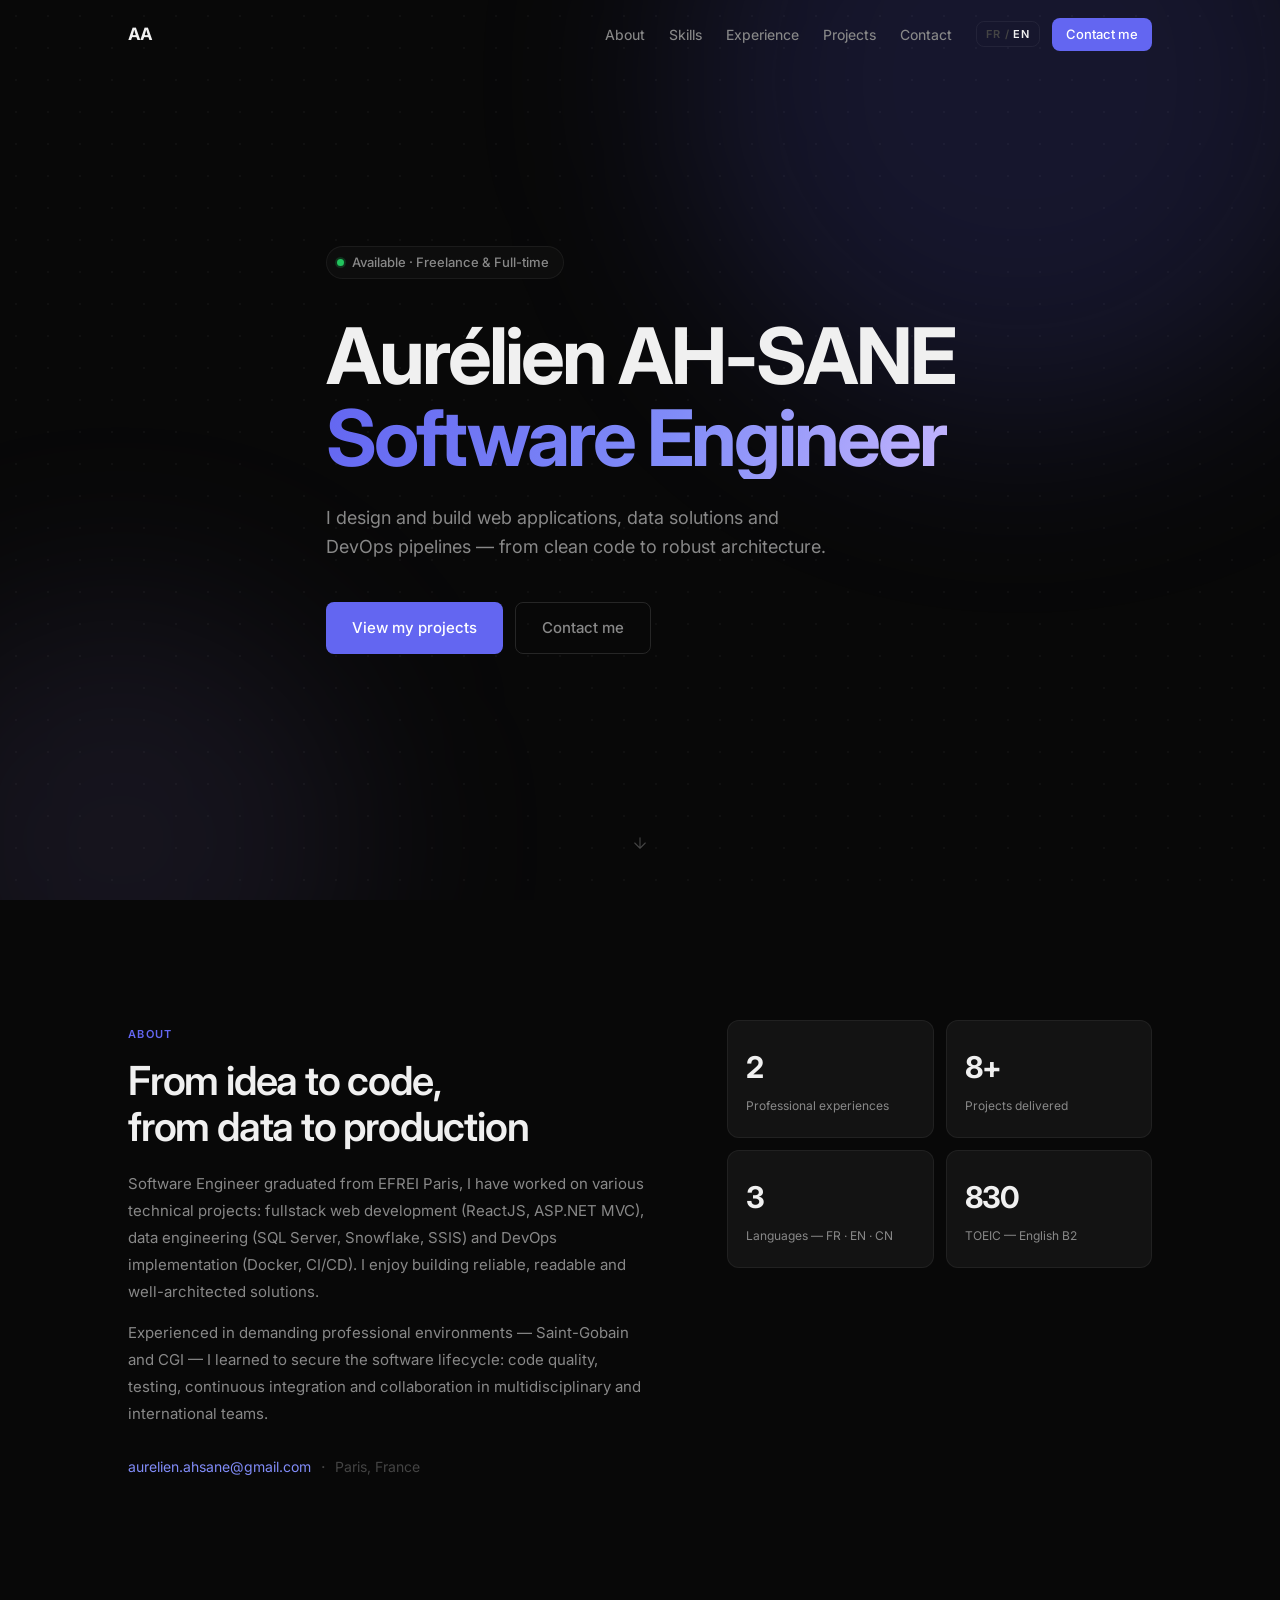
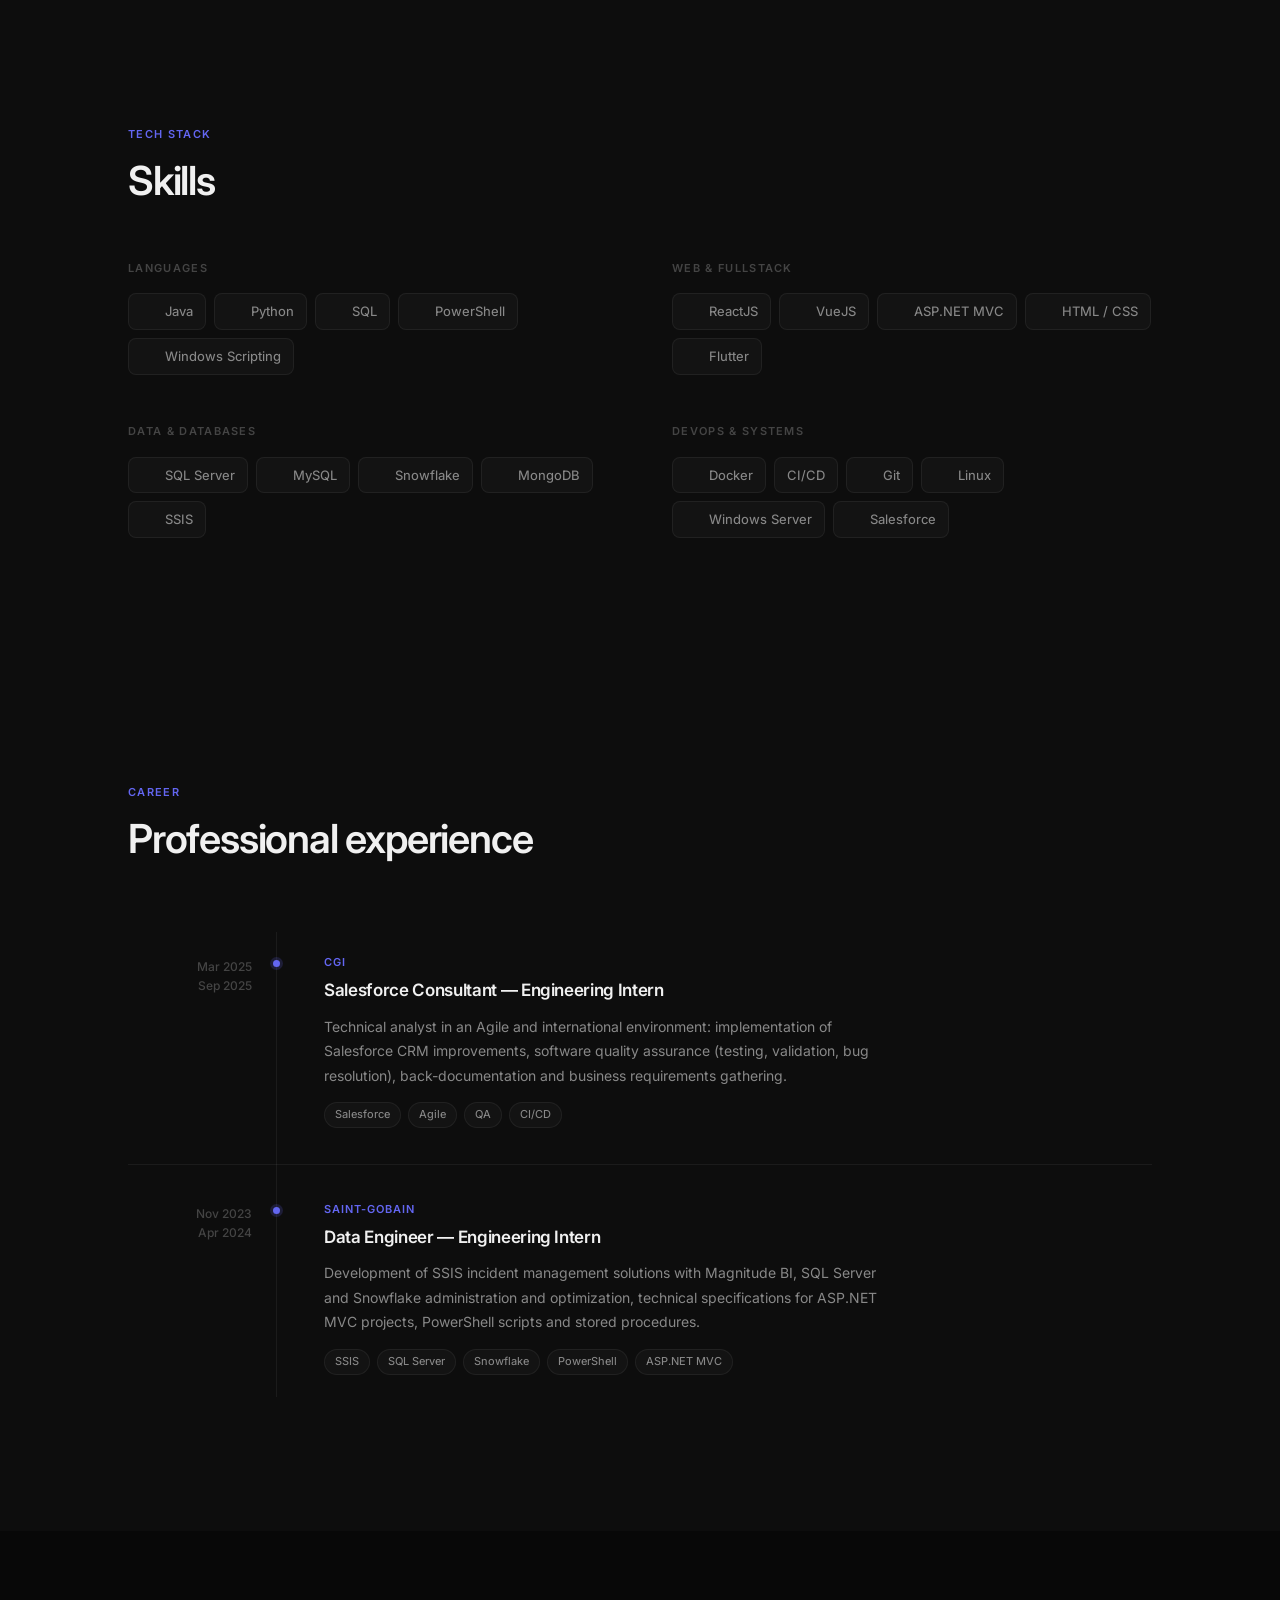
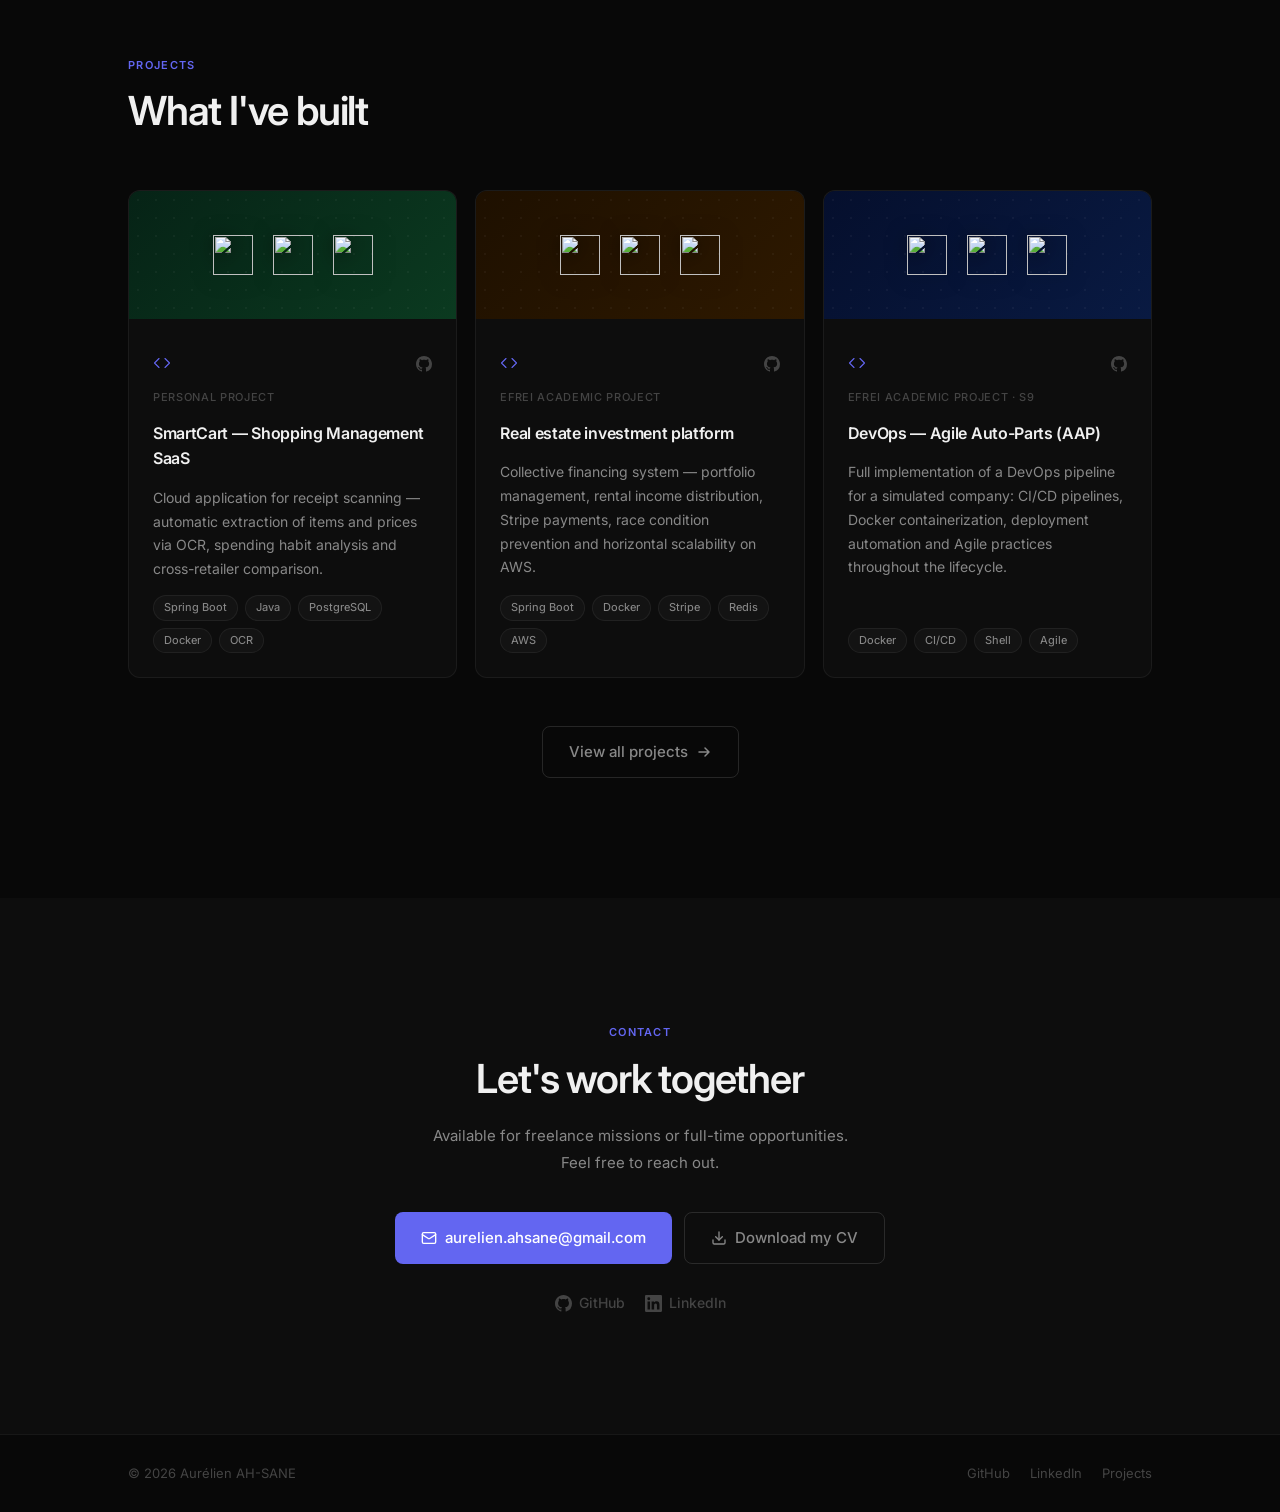
==== commit 0e0204b6: "Add i18n support and language toggle" ====
--- a/index.html
+++ b/index.html
@@ -23,24 +23,29 @@
     <div class="nav__inner">
       <a href="#" class="nav__logo">AA</a>
       <ul class="nav__links" id="navLinks">
-        <li><a href="#about">À propos</a></li>
-        <li><a href="#skills">Compétences</a></li>
-        <li><a href="#experience">Expérience</a></li>
-        <li><a href="#projects">Projets</a></li>
-        <li><a href="#contact">Contact</a></li>
+        <li><a href="#about" data-i18n="navAbout">À propos</a></li>
+        <li><a href="#skills" data-i18n="navSkills">Compétences</a></li>
+        <li><a href="#experience" data-i18n="navExperience">Expérience</a></li>
+        <li><a href="#projects" data-i18n="navProjects">Projets</a></li>
+        <li><a href="#contact" data-i18n="navContact">Contact</a></li>
       </ul>
-      <a href="#contact" class="btn btn--sm btn--primary nav__cta">Me contacter</a>
+      <button class="lang-toggle" id="langToggle" aria-label="Switch language">
+        <span data-lang="fr">FR</span>
+        <span class="lang-sep">/</span>
+        <span data-lang="en">EN</span>
+      </button>
+      <a href="#contact" class="btn btn--sm btn--primary nav__cta" data-i18n="navCta">Me contacter</a>
       <button class="nav__burger" id="burger" aria-label="Ouvrir le menu">
         <span></span>
         <span></span>
       </button>
     </div>
     <div class="nav__mobile" id="mobileMenu">
-      <a href="#about">À propos</a>
-      <a href="#skills">Compétences</a>
-      <a href="#experience">Expérience</a>
-      <a href="#projects">Projets</a>
-      <a href="#contact">Contact</a>
+      <a href="#about" data-i18n="navAbout">À propos</a>
+      <a href="#skills" data-i18n="navSkills">Compétences</a>
+      <a href="#experience" data-i18n="navExperience">Expérience</a>
+      <a href="#projects" data-i18n="navProjects">Projets</a>
+      <a href="#contact" data-i18n="navContact">Contact</a>
     </div>
   </nav>
 
@@ -53,19 +58,19 @@
     <div class="container hero__content">
       <p class="hero__badge">
         <span class="badge__dot"></span>
-        Disponible · Freelance &amp; CDI
+        <span data-i18n="heroBadge">Disponible · Freelance &amp; CDI</span>
       </p>
       <h1 class="hero__heading">
         Aurélien AH-SANE
-        <span class="text-gradient">Ingénieur Logiciel</span>
+        <span class="text-gradient" data-i18n="heroRole">Ingénieur Logiciel</span>
       </h1>
-      <p class="hero__sub">
+      <p class="hero__sub" data-i18n="heroSub">
         Je conçois et développe des applications web, des solutions data et des pipelines DevOps —
         du code propre à l'architecture robuste.
       </p>
       <div class="hero__cta">
-        <a href="#projects" class="btn btn--primary btn--lg">Voir mes projets</a>
-        <a href="#contact" class="btn btn--ghost btn--lg">Me contacter</a>
+        <a href="#projects" class="btn btn--primary btn--lg" data-i18n="heroCta1">Voir mes projets</a>
+        <a href="#contact" class="btn btn--ghost btn--lg" data-i18n="heroCta2">Me contacter</a>
       </div>
     </div>
     <div class="hero__scroll" aria-hidden="true">
@@ -78,14 +83,14 @@
     <div class="container">
       <div class="about__layout">
         <div class="reveal">
-          <span class="label">À propos</span>
-          <h2 class="heading">De l'idée au code,<br>de la donnée à la production</h2>
-          <p class="body-text">
+          <span class="label" data-i18n="aboutLabel">À propos</span>
+          <h2 class="heading" data-i18n="aboutHeading">De l'idée au code,<br>de la donnée à la production</h2>
+          <p class="body-text" data-i18n="aboutP1">
             Ingénieur Logiciel diplômé EFREI Paris, j'ai travaillé sur des projets techniques variés :
             développement web fullstack (ReactJS, ASP.NET MVC), data engineering (SQL Server, Snowflake, SSIS)
             et mise en œuvre DevOps (Docker, CI/CD). J'aime construire des solutions fiables, lisibles et bien architecturées.
           </p>
-          <p class="body-text">
+          <p class="body-text" data-i18n="aboutP2">
             Expérimenté en environnements professionnels exigeants — Saint-Gobain et CGI —
             j'ai appris à sécuriser le cycle de vie logiciel : qualité du code, tests, intégration continue
             et collaboration dans des équipes pluridisciplinaires et internationales.
@@ -99,19 +104,19 @@
         <div class="about__stats">
           <div class="stat reveal">
             <span class="stat__n">2</span>
-            <span class="stat__l">Expériences professionnelles</span>
+            <span class="stat__l" data-i18n="aboutStat1">Expériences professionnelles</span>
           </div>
           <div class="stat reveal">
             <span class="stat__n">8+</span>
-            <span class="stat__l">Projets réalisés</span>
+            <span class="stat__l" data-i18n="aboutStat2">Projets réalisés</span>
           </div>
           <div class="stat reveal">
             <span class="stat__n">3</span>
-            <span class="stat__l">Langues — FR · EN · CN</span>
+            <span class="stat__l" data-i18n="aboutStat3">Langues — FR · EN · CN</span>
           </div>
           <div class="stat reveal">
             <span class="stat__n">830</span>
-            <span class="stat__l">TOEIC — Anglais B2</span>
+            <span class="stat__l" data-i18n="aboutStat4">TOEIC — Anglais B2</span>
           </div>
         </div>
       </div>
@@ -122,12 +127,12 @@
   <section class="section section--alt" id="skills">
     <div class="container">
       <div class="section__top reveal">
-        <span class="label">Stack technique</span>
-        <h2 class="heading">Compétences</h2>
+        <span class="label" data-i18n="skillsLabel">Stack technique</span>
+        <h2 class="heading" data-i18n="skillsHeading">Compétences</h2>
       </div>
       <div class="skills__grid">
         <div class="skill-col reveal">
-          <h3 class="skill-col__name">Langages</h3>
+          <h3 class="skill-col__name" data-i18n="skillsCat1">Langages</h3>
           <div class="skill-items">
             <div class="skill-item"><img src="https://cdn.jsdelivr.net/gh/devicons/devicon@latest/icons/java/java-original.svg" class="skill-item__ico" alt=""><span>Java</span></div>
             <div class="skill-item"><img src="https://cdn.jsdelivr.net/gh/devicons/devicon@latest/icons/python/python-original.svg" class="skill-item__ico" alt=""><span>Python</span></div>
@@ -137,7 +142,7 @@
           </div>
         </div>
         <div class="skill-col reveal">
-          <h3 class="skill-col__name">Web & Fullstack</h3>
+          <h3 class="skill-col__name" data-i18n="skillsCat2">Web &amp; Fullstack</h3>
           <div class="skill-items">
             <div class="skill-item"><img src="https://cdn.jsdelivr.net/gh/devicons/devicon@latest/icons/react/react-original.svg" class="skill-item__ico" alt=""><span>ReactJS</span></div>
             <div class="skill-item"><img src="https://cdn.jsdelivr.net/gh/devicons/devicon@latest/icons/vuejs/vuejs-original.svg" class="skill-item__ico" alt=""><span>VueJS</span></div>
@@ -147,7 +152,7 @@
           </div>
         </div>
         <div class="skill-col reveal">
-          <h3 class="skill-col__name">Données & Bases</h3>
+          <h3 class="skill-col__name" data-i18n="skillsCat3">Données &amp; Bases</h3>
           <div class="skill-items">
             <div class="skill-item"><img src="https://cdn.jsdelivr.net/gh/devicons/devicon@latest/icons/microsoftsqlserver/microsoftsqlserver-plain.svg" class="skill-item__ico" alt=""><span>SQL Server</span></div>
             <div class="skill-item"><img src="https://cdn.jsdelivr.net/gh/devicons/devicon@latest/icons/mysql/mysql-original.svg" class="skill-item__ico" alt=""><span>MySQL</span></div>
@@ -157,7 +162,7 @@
           </div>
         </div>
         <div class="skill-col reveal">
-          <h3 class="skill-col__name">DevOps & Systèmes</h3>
+          <h3 class="skill-col__name" data-i18n="skillsCat4">DevOps &amp; Systèmes</h3>
           <div class="skill-items">
             <div class="skill-item"><img src="https://cdn.jsdelivr.net/gh/devicons/devicon@latest/icons/docker/docker-original.svg" class="skill-item__ico" alt=""><span>Docker</span></div>
             <div class="skill-item"><span>CI/CD</span></div>
@@ -175,17 +180,17 @@
   <section class="section section--alt" id="experience">
     <div class="container">
       <div class="section__top reveal">
-        <span class="label">Parcours</span>
-        <h2 class="heading">Expériences professionnelles</h2>
+        <span class="label" data-i18n="expLabel">Parcours</span>
+        <h2 class="heading" data-i18n="expHeading">Expériences professionnelles</h2>
       </div>
       <div class="timeline">
 
         <div class="timeline__item reveal">
-          <div class="timeline__date">Mar 2025<br>Sep 2025</div>
+          <div class="timeline__date" data-i18n="expDate1">Mar 2025<br>Sep 2025</div>
           <div class="timeline__body">
             <div class="timeline__co">CGI</div>
-            <h3 class="timeline__role">Consultant Salesforce — Stage Ingénieur</h3>
-            <p class="timeline__desc">Analyste technique en environnement Agile et international : mise en œuvre d'améliorations Salesforce CRM, garantie qualité logicielle (tests, validation, résolution d'anomalies), rétro-documentation et recueil des besoins métier.</p>
+            <h3 class="timeline__role" data-i18n="expRole1">Consultant Salesforce — Stage Ingénieur</h3>
+            <p class="timeline__desc" data-i18n="expDesc1">Analyste technique en environnement Agile et international : mise en œuvre d'améliorations Salesforce CRM, garantie qualité logicielle (tests, validation, résolution d'anomalies), rétro-documentation et recueil des besoins métier.</p>
             <div class="tags tags--sm">
               <span class="tag">Salesforce</span>
               <span class="tag">Agile</span>
@@ -196,11 +201,11 @@
         </div>
 
         <div class="timeline__item reveal">
-          <div class="timeline__date">Nov 2023<br>Avr 2024</div>
+          <div class="timeline__date" data-i18n="expDate2">Nov 2023<br>Avr 2024</div>
           <div class="timeline__body">
             <div class="timeline__co">Saint-Gobain</div>
-            <h3 class="timeline__role">Data Engineer — Stage Ingénieur</h3>
-            <p class="timeline__desc">Développement de solutions SSIS de gestion d'incidents avec Magnitude BI, administration et optimisation SQL Server et Snowflake, rédaction de spécifications techniques pour projets ASP.NET MVC, scripts PowerShell et procédures stockées.</p>
+            <h3 class="timeline__role" data-i18n="expRole2">Data Engineer — Stage Ingénieur</h3>
+            <p class="timeline__desc" data-i18n="expDesc2">Développement de solutions SSIS de gestion d'incidents avec Magnitude BI, administration et optimisation SQL Server et Snowflake, rédaction de spécifications techniques pour projets ASP.NET MVC, scripts PowerShell et procédures stockées.</p>
             <div class="tags tags--sm">
               <span class="tag">SSIS</span>
               <span class="tag">SQL Server</span>
@@ -219,8 +224,8 @@
   <section class="section" id="projects">
     <div class="container">
       <div class="section__top reveal">
-        <span class="label">Projets</span>
-        <h2 class="heading">Ce que j'ai construit</h2>
+        <span class="label" data-i18n="projectsLabel">Projets</span>
+        <h2 class="heading" data-i18n="projectsHeading">Ce que j'ai construit</h2>
       </div>
       <div class="cards">
 
@@ -238,9 +243,9 @@
               </a>
             </div>
           </div>
-          <div class="card__company">Projet personnel</div>
-          <h3 class="card__title">SmartCart — SaaS de gestion des courses</h3>
-          <p class="card__desc">Application cloud de scan de tickets de caisse — extraction automatique des articles et prix via OCR, analyse des habitudes de dépenses et comparaison inter-enseignes.</p>
+          <div class="card__company" data-i18n="proj1Company">Projet personnel</div>
+          <h3 class="card__title" data-i18n="proj1Title">SmartCart — SaaS de gestion des courses</h3>
+          <p class="card__desc" data-i18n="proj1Desc">Application cloud de scan de tickets de caisse — extraction automatique des articles et prix via OCR, analyse des habitudes de dépenses et comparaison inter-enseignes.</p>
           <div class="tags tags--sm">
             <span class="tag">Spring Boot</span>
             <span class="tag">Java</span>
@@ -264,9 +269,9 @@
               </a>
             </div>
           </div>
-          <div class="card__company">Projet académique EFREI</div>
-          <h3 class="card__title">Plateforme d'investissement immobilier</h3>
-          <p class="card__desc">Système de financement collectif — gestion de portefeuilles, distribution de revenus locatifs, paiements Stripe, prévention des race conditions et scalabilité horizontale sur AWS.</p>
+          <div class="card__company" data-i18n="proj2Company">Projet académique EFREI</div>
+          <h3 class="card__title" data-i18n="proj2Title">Plateforme d'investissement immobilier</h3>
+          <p class="card__desc" data-i18n="proj2Desc">Système de financement collectif — gestion de portefeuilles, distribution de revenus locatifs, paiements Stripe, prévention des race conditions et scalabilité horizontale sur AWS.</p>
           <div class="tags tags--sm">
             <span class="tag">Spring Boot</span>
             <span class="tag">Docker</span>
@@ -290,9 +295,9 @@
               </a>
             </div>
           </div>
-          <div class="card__company">Projet académique EFREI · S9</div>
-          <h3 class="card__title">DevOps — Agile Auto-Parts (AAP)</h3>
-          <p class="card__desc">Implémentation complète d'une chaîne DevOps pour une entreprise simulée : pipelines CI/CD, conteneurisation Docker, automatisation des déploiements et pratiques Agile sur l'ensemble du cycle de vie.</p>
+          <div class="card__company" data-i18n="proj3Company">Projet académique EFREI · S9</div>
+          <h3 class="card__title" data-i18n="proj3Title">DevOps — Agile Auto-Parts (AAP)</h3>
+          <p class="card__desc" data-i18n="proj3Desc">Implémentation complète d'une chaîne DevOps pour une entreprise simulée : pipelines CI/CD, conteneurisation Docker, automatisation des déploiements et pratiques Agile sur l'ensemble du cycle de vie.</p>
           <div class="tags tags--sm">
             <span class="tag">Docker</span>
             <span class="tag">CI/CD</span>
@@ -304,7 +309,7 @@
       </div>
       <div class="projects__footer reveal">
         <a href="projects.html" class="btn btn--ghost btn--lg">
-          Voir tous les projets
+          <span data-i18n="projectsViewAll">Voir tous les projets</span>
           <svg width="16" height="16" viewBox="0 0 16 16" fill="none" stroke="currentColor" stroke-width="1.5" stroke-linecap="round" stroke-linejoin="round"><path d="M3 8h10M9 4l4 4-4 4"/></svg>
         </a>
       </div>
@@ -315,9 +320,9 @@
   <section class="section section--alt" id="contact">
     <div class="container">
       <div class="contact__wrap reveal">
-        <span class="label">Contact</span>
-        <h2 class="heading">Travaillons ensemble</h2>
-        <p class="body-text contact__desc">
+        <span class="label" data-i18n="contactLabel">Contact</span>
+        <h2 class="heading" data-i18n="contactHeading">Travaillons ensemble</h2>
+        <p class="body-text contact__desc" data-i18n="contactDesc">
           Disponible pour des missions freelance ou opportunités en CDI.<br>
           N'hésitez pas à me contacter.
         </p>
@@ -328,7 +333,7 @@
           </a>
           <a href="cv.pdf" download class="btn btn--ghost btn--lg">
             <svg width="16" height="16" viewBox="0 0 24 24" fill="none" stroke="currentColor" stroke-width="2" stroke-linecap="round" stroke-linejoin="round"><path d="M21 15v4a2 2 0 0 1-2 2H5a2 2 0 0 1-2-2v-4"/><polyline points="7 10 12 15 17 10"/><line x1="12" y1="15" x2="12" y2="3"/></svg>
-            Télécharger mon CV
+            <span data-i18n="contactCv">Télécharger mon CV</span>
           </a>
         </div>
         <div class="contact__links">
@@ -336,7 +341,7 @@
             <svg width="17" height="17" viewBox="0 0 16 16" fill="currentColor"><path d="M8 0C3.58 0 0 3.58 0 8c0 3.54 2.29 6.53 5.47 7.59.4.07.55-.17.55-.38 0-.19-.01-.82-.01-1.49-2.01.37-2.53-.49-2.69-.94-.09-.23-.48-.94-.82-1.13-.28-.15-.68-.52-.01-.53.63-.01 1.08.58 1.23.82.72 1.21 1.87.87 2.33.66.07-.52.28-.87.51-1.07-1.78-.2-3.64-.89-3.64-3.95 0-.87.31-1.59.82-2.15-.08-.2-.36-1.02.08-2.12 0 0 .67-.21 2.2.82.64-.18 1.32-.27 2-.27.68 0 1.36.09 2 .27 1.53-1.04 2.2-.82 2.2-.82.44 1.1.16 1.92.08 2.12.51.56.82 1.27.82 2.15 0 3.07-1.87 3.75-3.65 3.95.29.25.54.73.54 1.48 0 1.07-.01 1.93-.01 2.2 0 .21.15.46.55.38A8.013 8.013 0 0016 8c0-4.42-3.58-8-8-8z"/></svg>
             GitHub
           </a>
-          <a href="https://www.linkedin.com/in/aurelien-ahsane" target="_blank" rel="noopener noreferrer" class="social">
+          <a href="https://www.linkedin.com/in/aurélien-ah-sane-394766251/" target="_blank" rel="noopener noreferrer" class="social">
             <svg width="17" height="17" viewBox="0 0 24 24" fill="currentColor"><path d="M20.447 20.452h-3.554v-5.569c0-1.328-.027-3.037-1.852-3.037-1.853 0-2.136 1.445-2.136 2.939v5.667H9.351V9h3.414v1.561h.046c.477-.9 1.637-1.85 3.37-1.85 3.601 0 4.267 2.37 4.267 5.455v6.286zM5.337 7.433a2.062 2.062 0 0 1-2.063-2.065 2.064 2.064 0 1 1 2.063 2.065zm1.782 13.019H3.555V9h3.564v11.452zM22.225 0H1.771C.792 0 0 .774 0 1.729v20.542C0 23.227.792 24 1.771 24h20.451C23.2 24 24 23.227 24 22.271V1.729C24 .774 23.2 0 22.222 0h.003z"/></svg>
             LinkedIn
           </a>
@@ -352,11 +357,12 @@
       <nav class="footer__links" aria-label="Liens footer">
         <a href="https://github.com/AIphahs" target="_blank" rel="noopener noreferrer">GitHub</a>
         <a href="https://www.linkedin.com/in/aurélien-ah-sane-394766251/" target="_blank" rel="noopener noreferrer">LinkedIn</a>
-        <a href="projects.html">Projets</a>
+        <a href="projects.html" data-i18n="footerProjects">Projets</a>
       </nav>
     </div>
   </footer>
 
+  <script src="i18n.js"></script>
   <script src="script.js"></script>
 </body>
 </html>
--- a/style.css
+++ b/style.css
@@ -223,9 +223,33 @@
 .nav__mobile a:last-child { border-bottom: none; }
 .nav__mobile a:hover { color: var(--txt); }
 
+/* lang toggle */
+.lang-toggle {
+  display: flex;
+  align-items: center;
+  gap: 4px;
+  font-size: 11px;
+  font-weight: 600;
+  letter-spacing: 0.07em;
+  color: var(--txt-3);
+  background: none;
+  border: 1px solid var(--brd);
+  border-radius: var(--r);
+  padding: 5px 9px;
+  cursor: pointer;
+  transition: border-color var(--ease);
+  margin-right: 4px;
+  font-family: inherit;
+}
+.lang-toggle:hover { border-color: var(--brd-h); }
+.lang-toggle [data-lang] { transition: color var(--ease); }
+.lang-toggle [data-lang].active { color: var(--txt); }
+.lang-sep { color: var(--txt-3); }
+
 @media (max-width: 720px) {
   .nav__links, .nav__cta { display: none; }
   .nav__burger { display: flex; }
+  .lang-toggle { margin-right: 0; }
 }
 
 /* ── HERO ───────────────────────────────────────────────────────── */
